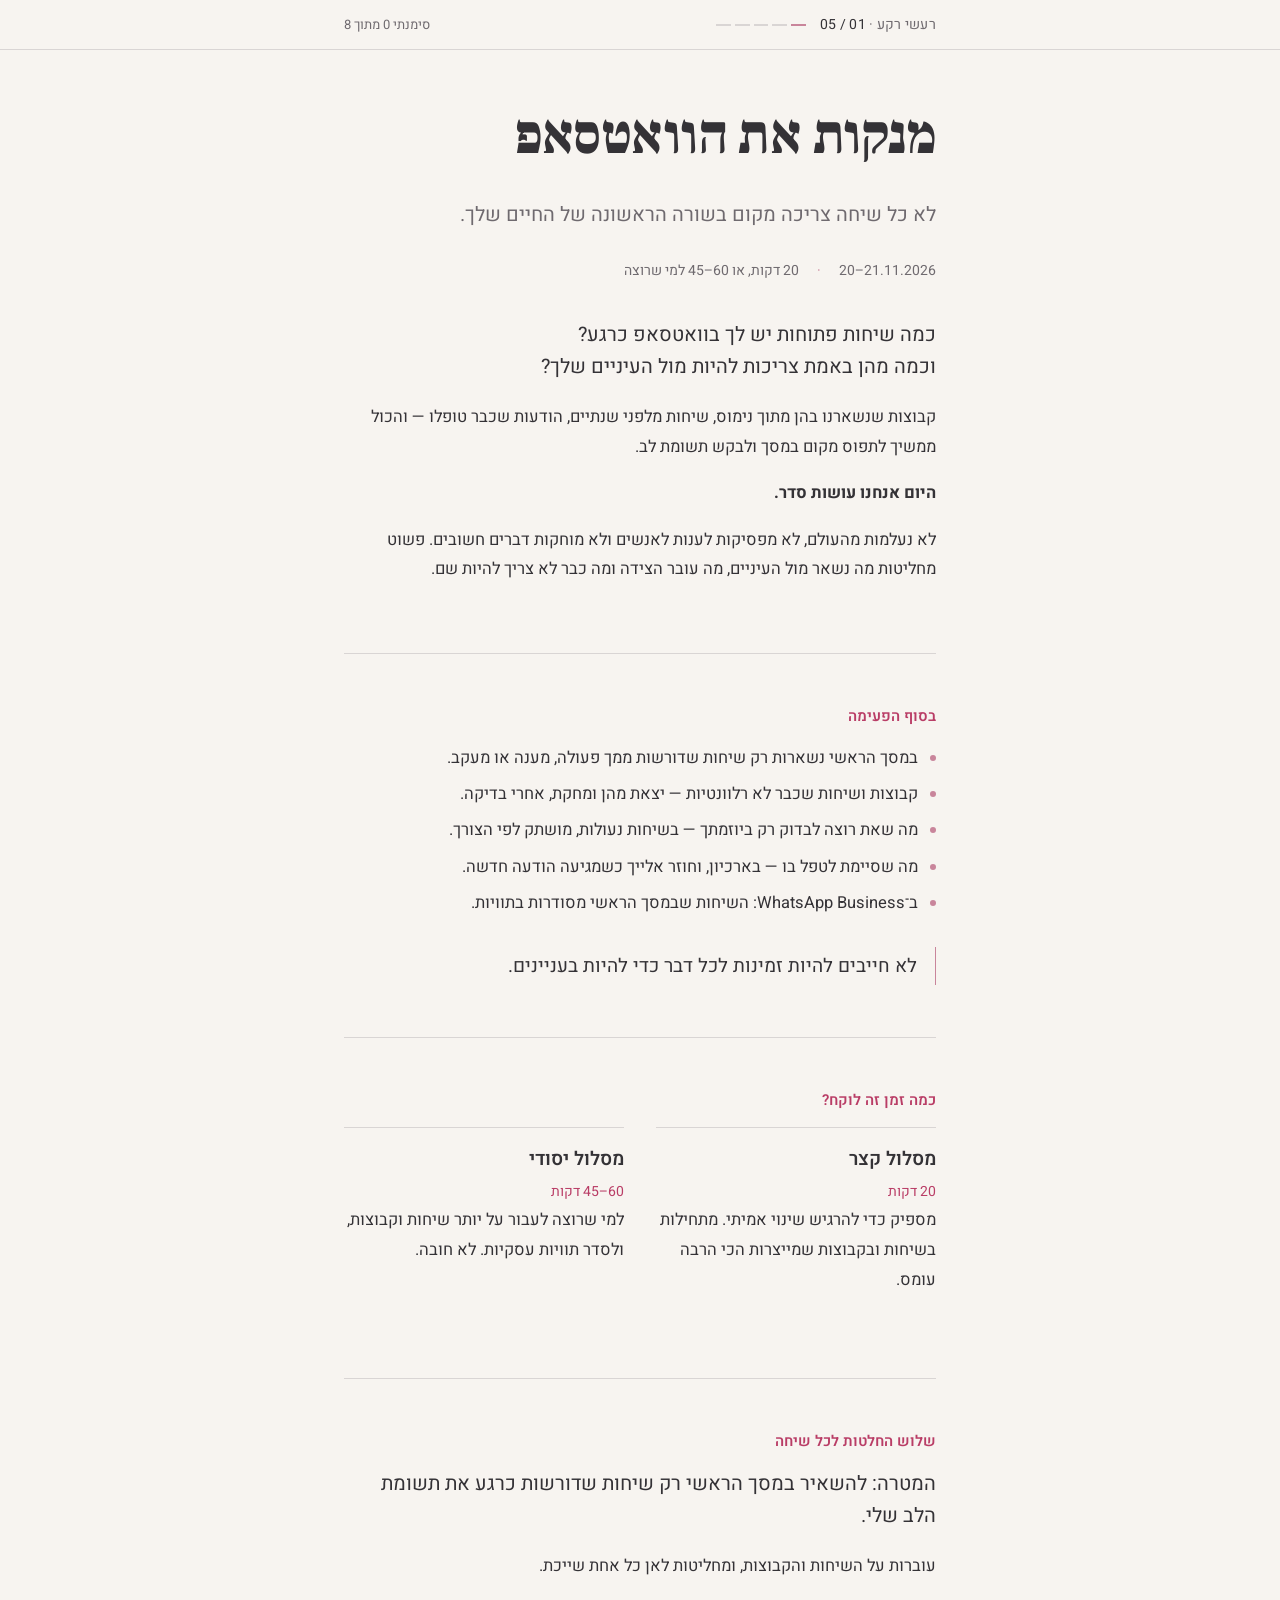
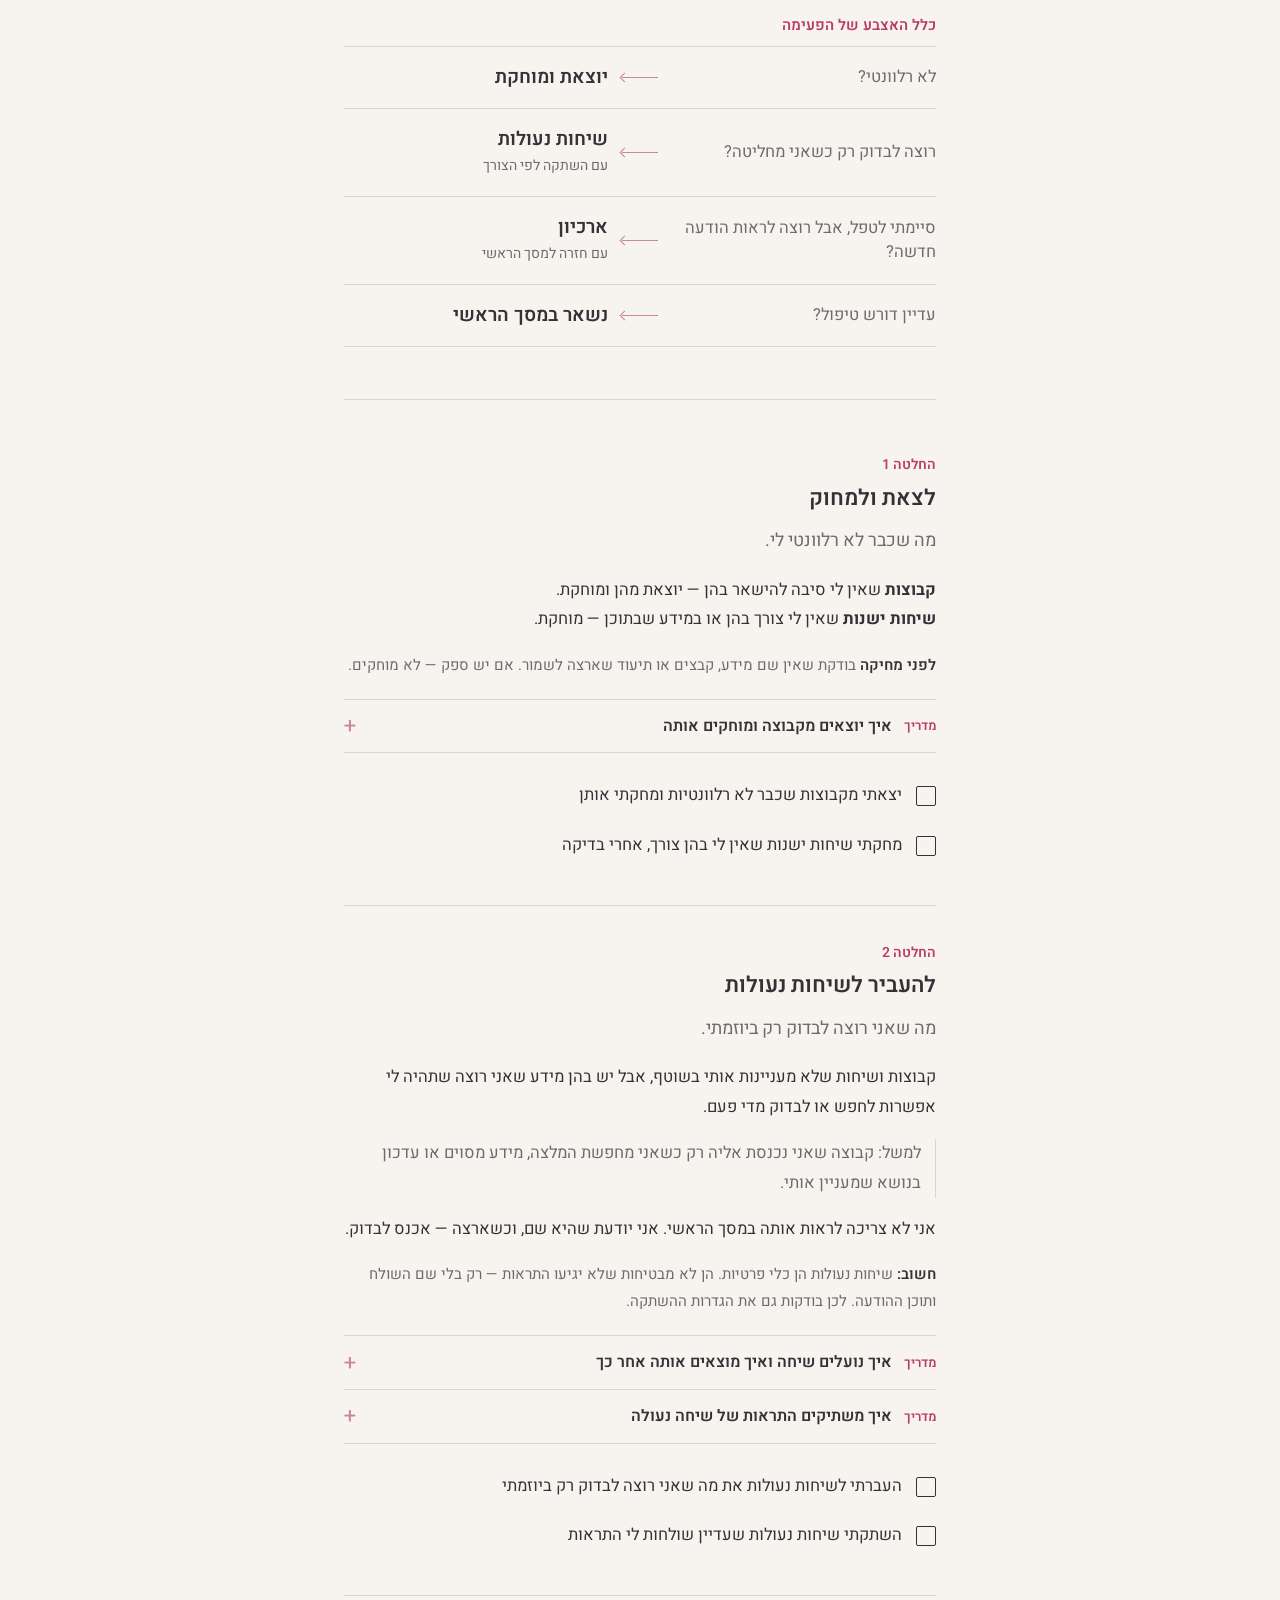
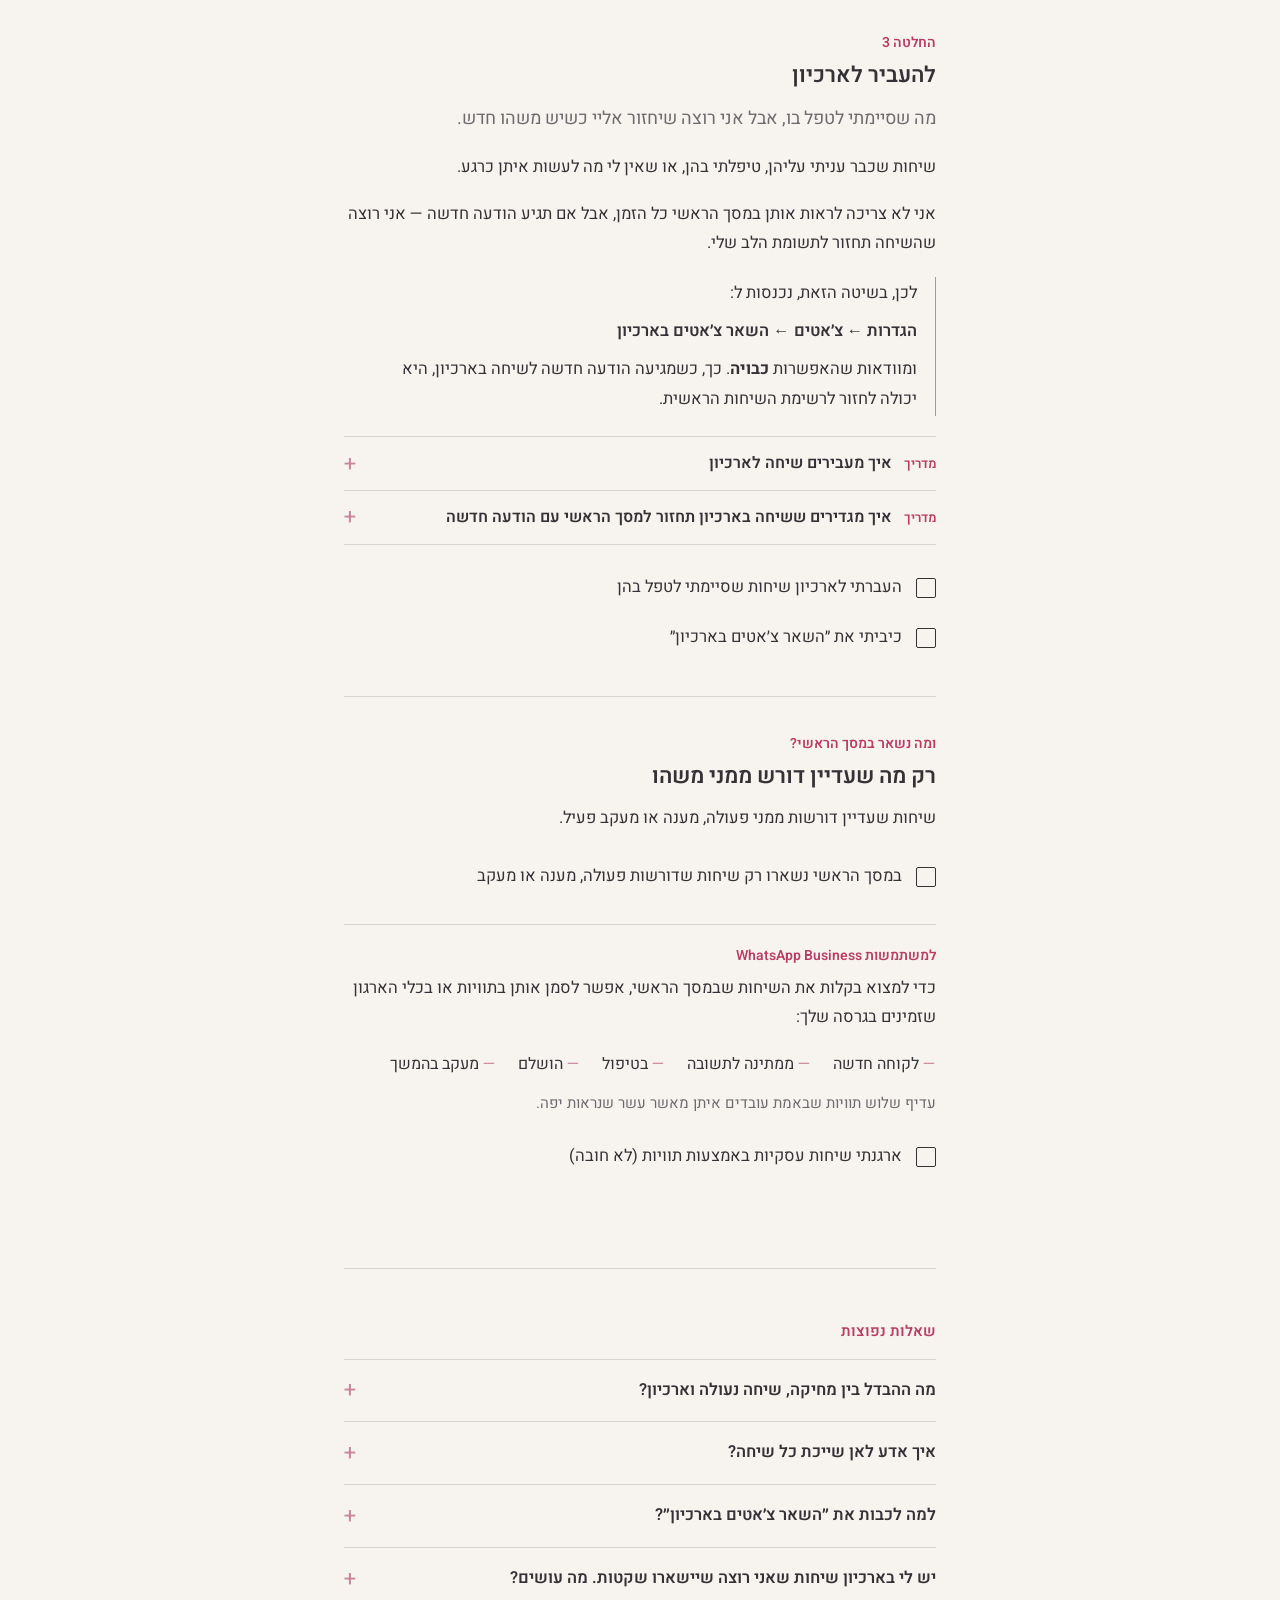
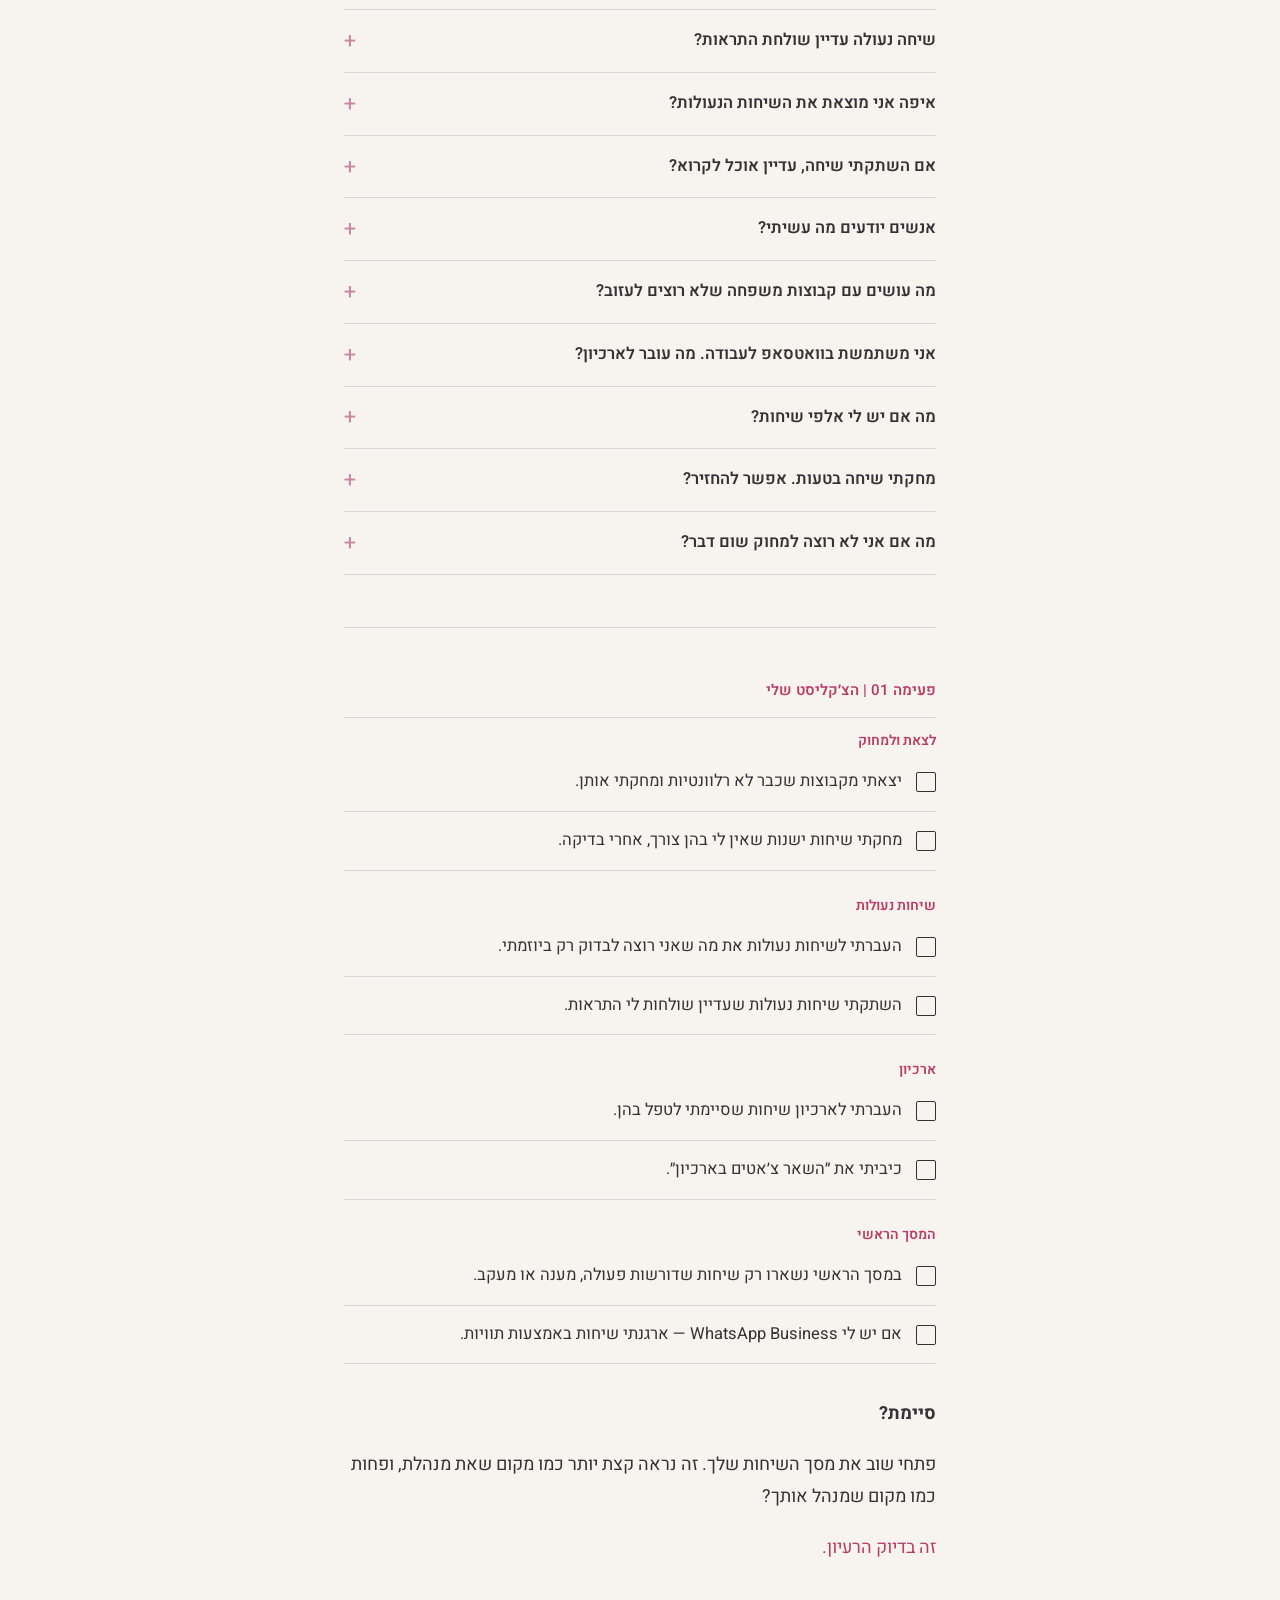
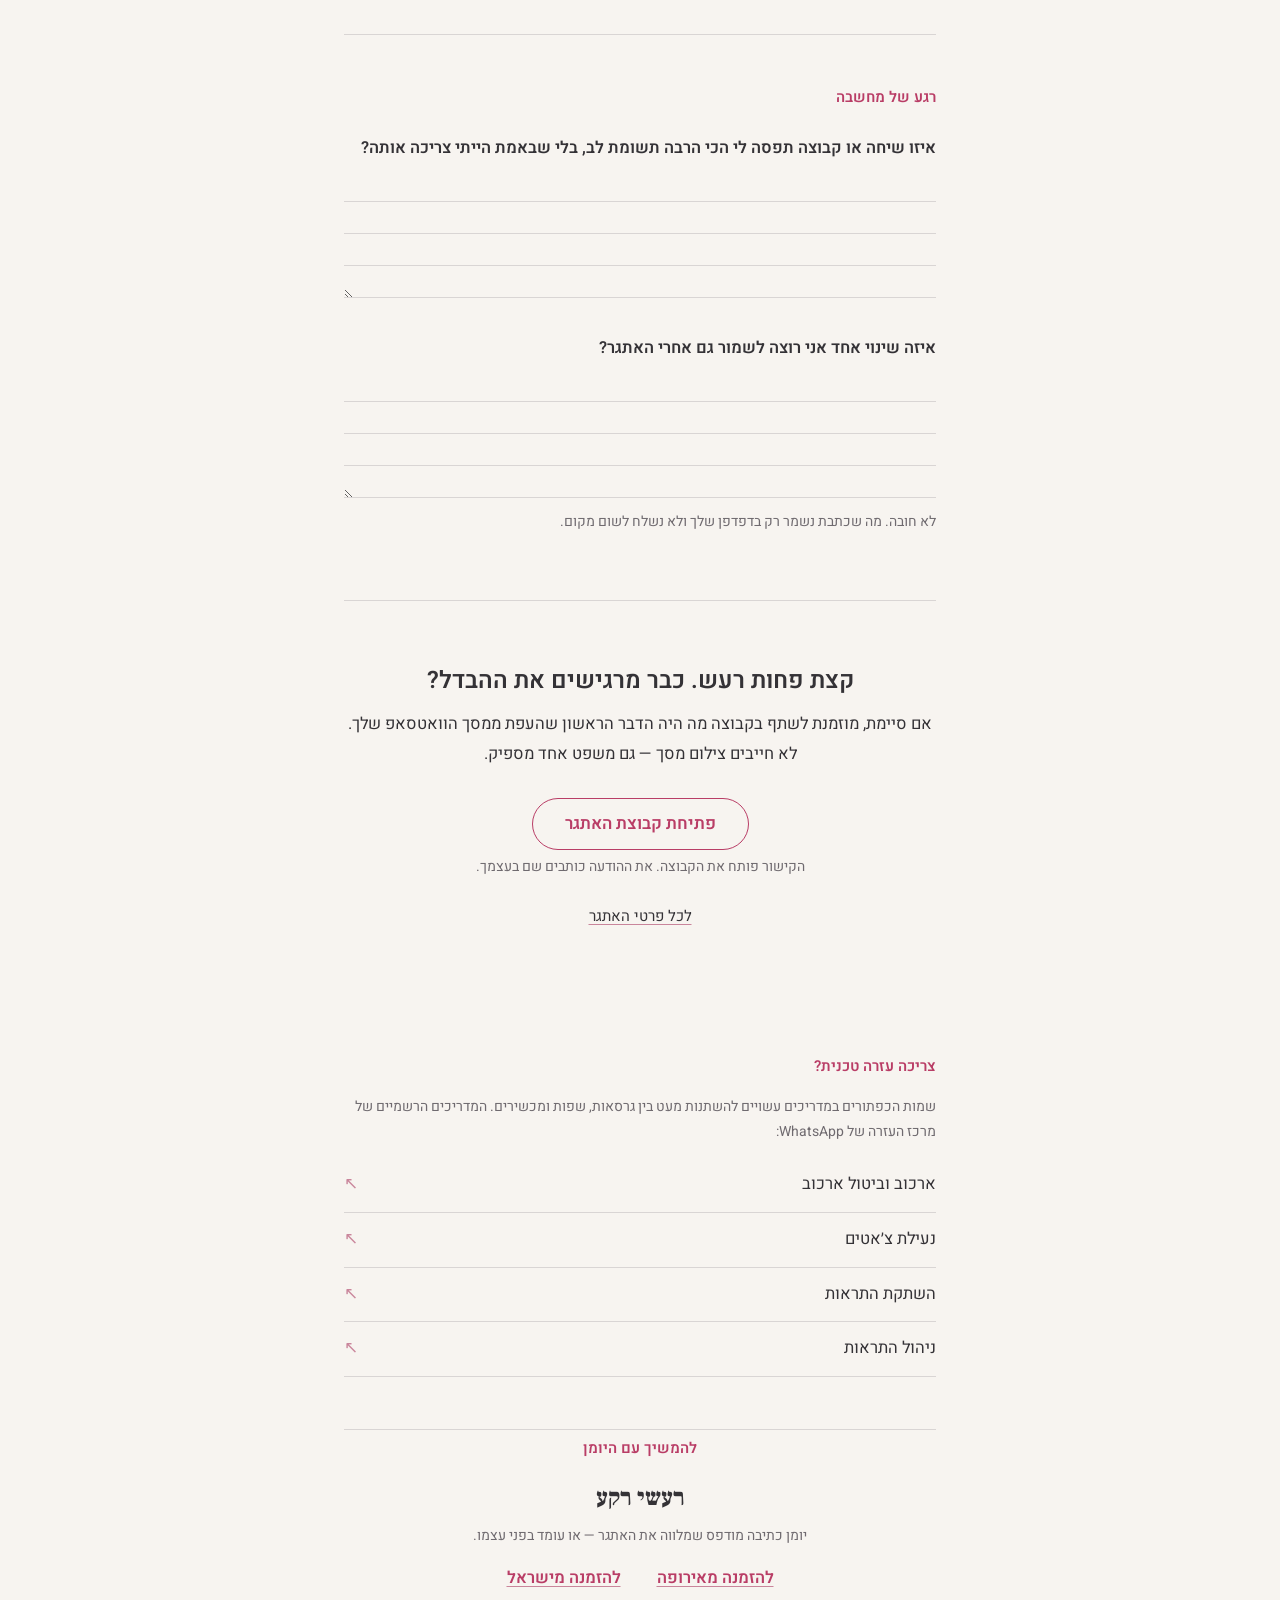
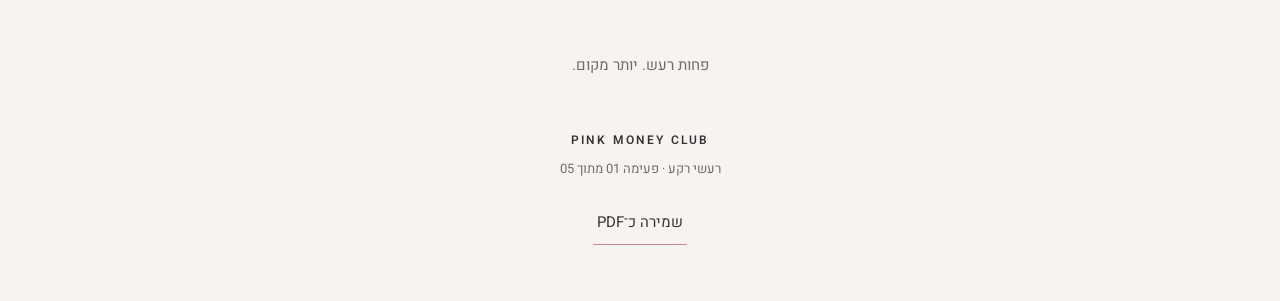
==== pulse-01/index.html @ cec97d37 "Add pulse 01 guide" ====
<!DOCTYPE html>
<html lang="he" dir="rtl">
<head>
<meta charset="utf-8">
<meta name="viewport" content="width=device-width, initial-scale=1">
<title>מנקות את הוואטסאפ · פעימה 01</title>
<link rel="preconnect" href="https://fonts.googleapis.com">
<link rel="preconnect" href="https://fonts.gstatic.com" crossorigin>
<link href="https://fonts.googleapis.com/css2?family=Frank+Ruhl+Libre:wght@900&family=Heebo:wght@300;400;500;600&display=swap" rel="stylesheet">
<style>
/* VOICE: a quiet companion page to the printed journal — exact, useful, room to breathe.
   IDEA: one more page from the רעשי רקע journal, held next to the phone.
   PICTURE: none — the lined writing spaces and simple checkboxes are the page's only marks.
   COLOUR and TYPE: warm cream ground, charcoal titles and text, rose for small subheads and hairlines; Assistant throughout.
   LAYOUT: one narrow column, thin rules between sections, small 01 / 05 at the top, small signature at the bottom. */
:root{color-scheme:light;--bg:#F7F4F0;--ink:#343236;--rose:#C9859B;--deep:#B93D66;--soft:#6F6A6F;--line:#D9D5D4}
*{box-sizing:border-box;min-width:0}
html{scroll-padding-top:70px}
body{margin:0;background:var(--bg);color:var(--ink);font:16.5px/1.8 Heebo,"Segoe UI",Arial,sans-serif;font-weight:400;overflow-x:clip}
h1,h2,h3{font-family:inherit;margin:0 0 .6em;text-wrap:balance}
h1{font-family:"Frank Ruhl Libre",Georgia,serif;font-size:clamp(38px,10vw,56px);font-weight:900;line-height:1.08;color:var(--ink);letter-spacing:-.01em}
h2{font-size:15px;font-weight:600;color:var(--deep);line-height:1.4;margin-bottom:1.1em}
h3{font-size:22px;font-weight:600;color:var(--ink);line-height:1.3}
p{margin:0 0 1em}a{color:var(--ink);text-decoration-color:var(--rose);text-underline-offset:3px}
.wrap{max-width:640px;margin:0 auto;padding:0 24px}
section{padding:52px 0;border-bottom:1px solid var(--line)}
/* header */
.top{position:sticky;top:0;z-index:5;background:var(--bg);border-bottom:1px solid var(--line)}
.top .wrap{display:flex;align-items:center;gap:14px;padding-block:12px}
.crumb{white-space:nowrap;font-size:14px;color:var(--soft);letter-spacing:.02em}.crumb span{color:var(--ink)}
.pulses{display:flex;gap:4px;width:90px;flex:0 1 90px}
.pulses i{flex:1;height:2px;background:var(--line)}.pulses i:first-child{background:var(--rose)}
.count{font-size:13px;color:var(--soft);white-space:nowrap;margin-inline-start:auto;text-decoration:none;padding:12px 0;margin-block:-12px}
/* hero */
.hero{padding-top:56px}
.sub{font-size:20px;color:var(--soft);margin-bottom:1.4em;line-height:1.5}
.meta{display:flex;flex-wrap:wrap;gap:6px 18px;margin:0 0 36px;padding:0;list-style:none;font-size:14px;color:var(--soft)}
.meta li{white-space:nowrap}.meta li+li::before{content:"·";margin-inline-end:18px;color:var(--rose)}
.lead{font-size:20px;line-height:1.6}
.quote{border-inline-start:1px solid var(--rose);padding:2px 18px;margin:28px 0 0;font-size:19px}
ul.dots{padding-inline-start:1.1em;margin:0 0 1em}ul.dots li{margin-bottom:.4em}ul.dots li::marker{color:var(--rose)}
/* tracks */
.tracks{display:grid;grid-template-columns:repeat(auto-fit,minmax(min(100%,230px),1fr));gap:0 32px}
.track{padding:14px 0;border-top:1px solid var(--line)}
.track b{display:block;font-size:19px;font-weight:600}
.track .t{font-size:14px;color:var(--deep);white-space:nowrap}
.track p{color:var(--ink)}
/* steps */
.step{padding:34px 0;border-top:1px solid var(--line)}
.step .n{font-size:14px;color:var(--deep);font-weight:600;margin-bottom:6px}
.ask{border-inline-start:1px solid var(--rose);padding:2px 18px;margin:18px 0}
.ask ul{margin:.4em 0 0;padding-inline-start:1.1em}.ask li::marker{color:var(--rose)}
.note{font-size:15px;color:var(--soft);margin-top:14px}
.note b{color:var(--ink);font-weight:600}
.cats{margin:14px 0}
.cats div{padding:10px 0;border-bottom:1px solid var(--line)}.cats div:last-child{border:0}
.tags{display:flex;flex-wrap:wrap;gap:6px 22px;list-style:none;padding:0;margin:12px 0}
.tags li{font-size:16px}.tags li::before{content:"— ";color:var(--rose)}
/* checks */
.chk{display:flex;gap:14px;align-items:flex-start;padding:10px 0;cursor:pointer;min-height:44px}
.chk input{appearance:none;-webkit-appearance:none;flex:none;width:20px;height:20px;margin:5px 0 0;border:1px solid var(--ink);border-radius:2px;background:transparent;cursor:pointer;display:grid;place-content:center}
.chk input::after{content:"";width:10px;height:5px;border:solid var(--deep);border-width:0 0 1.5px 1.5px;transform:rotate(-45deg) translate(1px,-1px);opacity:0}
.chk input:checked{border-color:var(--deep)}.chk input:checked::after{opacity:1}
.chk input:checked+span{color:var(--soft)}
.chk input:focus-visible,button:focus-visible,a:focus-visible,summary:focus-visible,textarea:focus-visible{outline:2px solid var(--deep);outline-offset:3px}
.step .chk{margin-top:18px}
/* details */
details{border-top:1px solid var(--line)}
details:last-of-type{border-bottom:1px solid var(--line)}
summary{list-style:none;cursor:pointer;padding:16px 0;min-height:54px;font-weight:600;display:flex;align-items:center;gap:12px}
summary::-webkit-details-marker{display:none}
summary::after{content:"+";margin-inline-start:auto;flex:none;color:var(--rose);font-weight:400;font-size:22px;line-height:1}
details[open]>summary::after{content:"–"}
.body{padding:0 0 22px}
.big summary{font-size:20px}
.tabs{display:flex;gap:28px;border-bottom:1px solid var(--line);margin:0 0 20px}
.tabs button{min-height:44px;border:0;border-bottom:1px solid transparent;margin-bottom:-1px;background:transparent;color:var(--soft);font:600 16px Heebo,sans-serif;cursor:pointer;padding:0}
.tabs button[aria-selected=true]{color:var(--ink);border-color:var(--rose)}
.pane[hidden]{display:none}
.pane h4{display:none;margin:14px 0 4px;color:var(--rose);font-size:15px}
.body h3{font-size:17px;margin:18px 0 6px}
ol.how{padding-inline-start:1.3em;margin:.2em 0 1em}ol.how li{margin-bottom:.4em}ol.how li::marker{color:var(--rose)}
.setting{border-top:1px solid var(--line);padding-top:6px;margin-top:20px}
.path{font-weight:600}
.hl{border-inline-start:1px solid var(--rose);padding-inline-start:14px;margin-top:14px}
.extra .note{margin-top:8px}
/* final */
.final .chk{border-bottom:1px solid var(--line);padding:14px 0}
.bar{height:1px;background:var(--line);margin:0 0 10px}
.bar i{display:block;height:1px;width:0;background:var(--rose);transition:width .35s}
.done{margin-top:34px;font-size:18px}.done p:last-child{color:var(--deep)}
label.q{display:block;font-weight:600;margin:26px 0 6px}
textarea{width:100%;min-height:128px;font:17px/32px Heebo,sans-serif;color:var(--ink);background:transparent repeating-linear-gradient(to bottom,transparent 0 31px,var(--line) 31px 32px);background-attachment:local;border:0;border-radius:0;padding:0 2px;resize:vertical}
.small{font-size:14px;color:var(--soft)}
.share{text-align:center;padding:12px 0}
.share h3{font-size:24px}
.btn{display:inline-flex;align-items:center;justify-content:center;min-height:52px;padding:0 32px;border:1.5px solid var(--deep);color:var(--deep);font-weight:600;font-size:17px;text-decoration:none;margin:12px 0 4px;border-radius:99px}
.btn:hover{background:var(--deep);color:var(--bg)}
.book{text-align:center;padding:8px 0 0}.book p{margin:0 0 4px}.book .t{font-family:"Frank Ruhl Libre",Georgia,serif;font-weight:900;font-size:24px;color:var(--ink)}
.buy{list-style:none;padding:0;margin:6px 0 0;display:flex;flex-wrap:wrap;justify-content:center;gap:0 28px}
.book a{display:inline-block;min-height:44px;padding:10px 4px;color:var(--deep);font-weight:600;text-decoration-color:var(--rose)}
.share .sec{display:inline-block;padding:10px;min-height:44px;font-size:15px}
.help{list-style:none;padding:0;margin:0}.help li{border-bottom:1px solid var(--line)}
.help a{display:flex;justify-content:space-between;gap:10px;padding:12px 0;min-height:48px;text-decoration:none}
.help a::after{content:"↖";color:var(--rose)}
.help .u{display:none}
.margin{font-size:15px;color:var(--soft);text-align:center;padding:48px 0 0}
footer{text-align:center;padding:36px 0 56px;color:var(--soft);font-size:13px}
footer b{display:block;color:var(--ink);font-weight:600;font-size:12px;letter-spacing:.18em;margin-bottom:6px}
.pdf{margin-top:20px;background:transparent;border:0;border-bottom:1px solid var(--rose);color:var(--ink);min-height:44px;padding:0 4px;font:15px Heebo,sans-serif;cursor:pointer}
.pdfhint{display:none;font-size:13px;margin-top:8px}.pdfhint.on{display:block}
@media(max-width:340px){.pulses{display:none}}
@media(prefers-reduced-motion:reduce){*{transition:none!important}}
@media print{
 @page{margin:18mm 16mm}
 body{font-size:12pt;background:#F7F4F0;-webkit-print-color-adjust:exact;print-color-adjust:exact}
 .top{position:static}.count,.tabs,.pdf,.pdfhint,.noprint{display:none!important}
 section{padding:22px 0}
 .step,.setting,.ask,.final,.share{break-inside:avoid}
 details{border:0}summary{padding:6px 0;min-height:0}summary::after{display:none}.body{padding:0 0 10px}
 .pane[hidden]{display:block!important}.pane h4{display:block}
 .chk input::after{opacity:0!important}.chk input{border-color:var(--ink)!important}.chk input:checked+span{color:inherit}
 textarea{resize:none}
 .buy a::after{content:" · " attr(href);font-weight:400;font-size:9pt;color:var(--soft);direction:ltr}.buy{display:block}
 .help .u{display:block;font-size:10pt;color:var(--soft);direction:ltr;text-align:right}.help a::after{display:none}.help a{display:block;padding:6px 0}
}
.dtitle{font-size:15px;color:var(--deep);font-weight:600;margin:34px 0 0}
.rules{list-style:none;padding:0;margin:10px 0 0;border-top:1px solid var(--line)}
.rules li{display:grid;grid-template-columns:minmax(0,1fr) 36px minmax(0,1fr);align-items:center;gap:14px;padding:18px 0;border-bottom:1px solid var(--line)}
.rules .rq{color:var(--soft);line-height:1.5}
.rules .arr{height:1px;background:var(--rose);position:relative}
.rules .arr::after{content:"";position:absolute;inset-inline-end:-1px;top:-3px;width:6px;height:6px;border:solid var(--rose);border-width:1px 1px 0 0;transform:rotate(-135deg)}
.rules .to b{font-weight:600;font-size:19px;display:block;line-height:1.35}
.rules .to span{display:block;font-size:14px;color:var(--soft)}
@media(max-width:480px){.rules li{grid-template-columns:1fr;gap:2px}.rules .arr{display:none}.rules .rq{font-size:15px}}
.soft{color:var(--soft);font-size:18px}
.ex{border-inline-start:1px solid var(--line);padding-inline-start:14px;color:var(--soft)}
.chk.tight{margin-top:0}
.biz{border-top:1px solid var(--line);margin-top:22px;padding-top:18px}
.grp{font-size:14px;color:var(--deep);font-weight:600;margin:22px 0 0}
.final .grp:first-child{margin-top:4px}
#steps .step:first-child{padding-top:0;border-top:0}
.ask p{margin-bottom:.5em}
.guides{margin:20px 0 6px}
.guides details{border-top:1px solid var(--line);border-bottom:0}
.guides details:last-child{border-bottom:1px solid var(--line)}
.guide summary{font-size:16px;font-weight:600;color:var(--ink);padding:12px 0;min-height:50px}
.guide summary::before{content:"מדריך";font-size:13px;color:var(--deep);font-weight:600;flex:none}
.guide .body{padding-bottom:18px}
.guide .done-btn{display:block;margin:8px 0 0;background:transparent;border:0;border-bottom:1px solid var(--rose);color:var(--soft);font:14px Heebo,sans-serif;min-height:40px;padding:0 2px;cursor:pointer}
</style>
</head>
<body>
<header class="top">
 <div class="wrap">
  <div class="crumb">רעשי רקע · <span>01 / 05</span></div>
  <div class="pulses" aria-label="פעימה 1 מתוך 5"><i></i><i></i><i></i><i></i><i></i></div>
  <a class="count" id="count" href="#checklist" aria-live="polite" aria-label="מעבר לצ׳קליסט"></a>
 </div>
</header>

<main class="wrap">

<section class="hero">
 <h1>מנקות את הוואטסאפ</h1>
 <p class="sub">לא כל שיחה צריכה מקום בשורה הראשונה של החיים שלך.</p>
 <ul class="meta"><li><bdi dir="ltr">20–21.11.2026</bdi></li><li>20 דקות, או <bdi dir="ltr">45–60</bdi> למי שרוצה</li></ul>
 <p class="lead">כמה שיחות פתוחות יש לך בוואטסאפ כרגע?<br>וכמה מהן באמת צריכות להיות מול העיניים שלך?</p>
 <p>קבוצות שנשארנו בהן מתוך נימוס, שיחות מלפני שנתיים, הודעות שכבר טופלו — והכול ממשיך לתפוס מקום במסך ולבקש תשומת לב.</p>
 <p><b>היום אנחנו עושות סדר.</b></p>
 <p>לא נעלמות מהעולם, לא מפסיקות לענות לאנשים ולא מוחקות דברים חשובים. פשוט מחליטות מה נשאר מול העיניים, מה עובר הצידה ומה כבר לא צריך להיות שם.</p>
</section>

<section>
 <h2>בסוף הפעימה</h2>
 <ul class="dots">
  <li>במסך הראשי נשארות רק שיחות שדורשות ממך פעולה, מענה או מעקב.</li>
  <li>קבוצות ושיחות שכבר לא רלוונטיות — יצאת מהן ומחקת, אחרי בדיקה.</li>
  <li>מה שאת רוצה לבדוק רק ביוזמתך — בשיחות נעולות, מושתק לפי הצורך.</li>
  <li>מה שסיימת לטפל בו — בארכיון, וחוזר אלייך כשמגיעה הודעה חדשה.</li>
  <li>ב־<bdi>WhatsApp Business</bdi>: השיחות שבמסך הראשי מסודרות בתוויות.</li>
 </ul>
 <p class="quote">לא חייבים להיות זמינות לכל דבר כדי להיות בעניינים.</p>
</section>

<section>
 <h2>כמה זמן זה לוקח?</h2>
 <div class="tracks">
  <div class="track"><b>מסלול קצר</b><span class="t">20 דקות</span><p>מספיק כדי להרגיש שינוי אמיתי. מתחילות בשיחות ובקבוצות שמייצרות הכי הרבה עומס.</p></div>
  <div class="track"><b>מסלול יסודי</b><span class="t"><bdi dir="ltr">45–60</bdi> דקות</span><p>למי שרוצה לעבור על יותר שיחות וקבוצות, ולסדר תוויות עסקיות. לא חובה.</p></div>
 </div>
</section>

<section id="method">
 <h2>שלוש החלטות לכל שיחה</h2>
 <p class="lead">המטרה: להשאיר במסך הראשי רק שיחות שדורשות כרגע את תשומת הלב שלי.</p>
 <p>עוברות על השיחות והקבוצות, ומחליטות לאן כל אחת שייכת.</p>

 <h3 class="dtitle">כלל האצבע של הפעימה</h3>
 <ol class="rules">
  <li><span class="rq">לא רלוונטי?</span><i class="arr" aria-hidden="true"></i><span class="to"><b>יוצאת ומוחקת</b></span></li>
  <li><span class="rq">רוצה לבדוק רק כשאני מחליטה?</span><i class="arr" aria-hidden="true"></i><span class="to"><b>שיחות נעולות</b><span>עם השתקה לפי הצורך</span></span></li>
  <li><span class="rq">סיימתי לטפל, אבל רוצה לראות הודעה חדשה?</span><i class="arr" aria-hidden="true"></i><span class="to"><b>ארכיון</b><span>עם חזרה למסך הראשי</span></span></li>
  <li><span class="rq">עדיין דורש טיפול?</span><i class="arr" aria-hidden="true"></i><span class="to"><b>נשאר במסך הראשי</b></span></li>
 </ol>
</section>

<section id="steps">
 <article class="step">
  <div class="n">החלטה 1</div>
  <h3>לצאת ולמחוק</h3>
  <p class="soft">מה שכבר לא רלוונטי לי.</p>
  <p><b>קבוצות</b> שאין לי סיבה להישאר בהן — יוצאת מהן ומוחקת.<br><b>שיחות ישנות</b> שאין לי צורך בהן או במידע שבתוכן — מוחקת.</p>
  <p class="note"><b>לפני מחיקה</b> בודקת שאין שם מידע, קבצים או תיעוד שארצה לשמור. אם יש ספק — לא מוחקים.</p>
  <div class="guides">
  <details class="guide" id="g-exit">
  <summary>איך יוצאים מקבוצה ומוחקים אותה</summary>
  <div class="body">
   <div class="tabs" role="tablist"><button role="tab" aria-selected="true" data-t="e-ios">אייפון</button><button role="tab" aria-selected="false" data-t="e-and">אנדרואיד</button></div>
   <div class="pane" id="e-ios" role="tabpanel"><h4>אייפון</h4>
    <h3>יציאה ומחיקה של קבוצה</h3>
    <ol class="how"><li>פותחים את הקבוצה ולוחצים על שם הקבוצה למעלה.</li><li>גוללים למטה ובוחרים ״יציאה מהקבוצה״ (<bdi>Exit group</bdi>), ומאשרים.</li><li>באותו מסך מופיעה עכשיו האפשרות ״מחיקת הקבוצה״ (<bdi>Delete group</bdi>) — בוחרים ומאשרים.</li></ol>
    <h3>מחיקת שיחה</h3>
    <ol class="how"><li>ברשימת השיחות מחליקים שמאלה על השיחה.</li><li>בוחרים ״עוד״ (<bdi>More</bdi>) ואז ״מחיקת הצ׳אט״ (<bdi>Delete chat</bdi>).</li></ol>
   </div>
   <div class="pane" id="e-and" role="tabpanel" hidden><h4>אנדרואיד</h4>
    <h3>יציאה ומחיקה של קבוצה</h3>
    <ol class="how"><li>פותחים את הקבוצה ולוחצים על שם הקבוצה למעלה.</li><li>גוללים למטה ובוחרים ״יציאה מהקבוצה״ (<bdi>Exit group</bdi>), ומאשרים.</li><li>באותו מסך מופיעה עכשיו האפשרות ״מחיקת הקבוצה״ (<bdi>Delete group</bdi>) — בוחרים ומאשרים.</li></ol>
    <h3>מחיקת שיחה</h3>
    <ol class="how"><li>ברשימת השיחות לוחצים לחיצה ארוכה על השיחה.</li><li>לוחצים על סמל הפח ומאשרים.</li></ol>
   </div>
   <p class="hl">כשיוצאים מקבוצה, מנהלי הקבוצה רואים שיצאת. מחיקה מוחקת את ההיסטוריה רק אצלך.</p>
   <button type="button" class="done-btn noprint" data-close>סגירת המדריך</button>
  </div>
 </details>
  </div>
  <label class="chk"><input type="checkbox" data-k="exit"><span>יצאתי מקבוצות שכבר לא רלוונטיות ומחקתי אותן</span></label>
  <label class="chk tight"><input type="checkbox" data-k="del"><span>מחקתי שיחות ישנות שאין לי בהן צורך, אחרי בדיקה</span></label>
 </article>

 <article class="step">
  <div class="n">החלטה 2</div>
  <h3>להעביר לשיחות נעולות</h3>
  <p class="soft">מה שאני רוצה לבדוק רק ביוזמתי.</p>
  <p>קבוצות ושיחות שלא מעניינות אותי בשוטף, אבל יש בהן מידע שאני רוצה שתהיה לי אפשרות לחפש או לבדוק מדי פעם.</p>
  <p class="ex">למשל: קבוצה שאני נכנסת אליה רק כשאני מחפשת המלצה, מידע מסוים או עדכון בנושא שמעניין אותי.</p>
  <p>אני לא צריכה לראות אותה במסך הראשי. אני יודעת שהיא שם, וכשארצה — אכנס לבדוק.</p>
  <p class="note"><b>חשוב:</b> שיחות נעולות הן כלי פרטיות. הן לא מבטיחות שלא יגיעו התראות — רק בלי שם השולח ותוכן ההודעה. לכן בודקות גם את הגדרות ההשתקה.</p>
  <div class="guides">
  <details class="guide" id="g-lock">
  <summary>איך נועלים שיחה ואיך מוצאים אותה אחר כך</summary>
  <div class="body">
   <div class="tabs" role="tablist"><button role="tab" aria-selected="true" data-t="l-ios">אייפון</button><button role="tab" aria-selected="false" data-t="l-and">אנדרואיד</button></div>
   <div class="pane" id="l-ios" role="tabpanel"><h4>אייפון</h4>
    <h3>נועלים</h3>
    <ol class="how"><li>פותחים את השיחה או הקבוצה ולוחצים על השם למעלה.</li><li>בוחרים ״נעילת צ׳אט״ (<bdi>Chat lock</bdi>) ומפעילים.</li><li>מאשרים עם <bdi>Face ID</bdi>, טביעת אצבע או קוד הטלפון.</li></ol>
   </div>
   <div class="pane" id="l-and" role="tabpanel" hidden><h4>אנדרואיד</h4>
    <h3>נועלים</h3>
    <ol class="how"><li>ברשימת השיחות לוחצים לחיצה ארוכה על השיחה או הקבוצה.</li><li>פותחים את תפריט שלוש הנקודות ובוחרים ״נעילת צ׳אט״ (<bdi>Lock chat</bdi>).</li><li>מאשרים עם טביעת אצבע, זיהוי פנים או קוד הטלפון.</li></ol>
   </div>
   <h3>מוצאים אחר כך</h3>
   <ol class="how"><li>ברשימת השיחות מושכים לאט את הרשימה כלפי מטה, מהחלק העליון.</li><li>מופיעה התיקייה ״צ׳אטים נעולים״ (<bdi>Locked chats</bdi>) — לוחצים עליה.</li><li>מאשרים את הזהות, והשיחות נפתחות.</li></ol>
   <p class="note">יש גם אפשרות להסתיר את התיקייה לגמרי עם קוד סודי. לשיטה של הפעימה לא צריך אותה — עדיף שהתיקייה תישאר זמינה כשתרצי לבדוק.</p>
   <button type="button" class="done-btn noprint" data-close>סגירת המדריך</button>
  </div>
 </details>

  <details class="guide" id="g-mute">
  <summary>איך משתיקים התראות של שיחה נעולה</summary>
  <div class="body">
   <div class="tabs" role="tablist"><button role="tab" aria-selected="true" data-t="m-ios">אייפון</button><button role="tab" aria-selected="false" data-t="m-and">אנדרואיד</button></div>
   <div class="pane" id="m-ios" role="tabpanel"><h4>אייפון</h4>
    <ol class="how"><li>פותחים את ״צ׳אטים נעולים״ ונכנסים לשיחה.</li><li>לוחצים על השם למעלה.</li><li>בוחרים ״השתק״ (<bdi>Mute</bdi>) — בחלק מהגרסאות זה נמצא תחת ״התראות״.</li><li>בוחרים משך: לשיחה שבודקים רק ביוזמה — ״תמיד״.</li></ol>
   </div>
   <div class="pane" id="m-and" role="tabpanel" hidden><h4>אנדרואיד</h4>
    <ol class="how"><li>פותחים את ״צ׳אטים נעולים״ ונכנסים לשיחה.</li><li>לוחצים על השם בחלק העליון.</li><li>נכנסים ל״התראות״ ומפעילים השתקה.</li><li>בוחרים משך: לשיחה שבודקים רק ביוזמה — ״תמיד״.</li></ol>
   </div>
   <h3>מה חשוב לדעת</h3>
   <ul class="dots"><li>השתקה לא חוסמת הודעות. הן ממשיכות להגיע, ואפשר להיכנס ולקרוא.</li><li>הצד השני לא מקבל הודעה שהשתקת.</li><li>לפעמים אזכור או תגובה להודעה שלך עדיין יקפיצו התראה.</li><li>גם הגדרות ההתראות של הטלפון עצמו משפיעות על מה שמוצג.</li></ul>
   <button type="button" class="done-btn noprint" data-close>סגירת המדריך</button>
  </div>
 </details>
  </div>
  <label class="chk"><input type="checkbox" data-k="lock"><span>העברתי לשיחות נעולות את מה שאני רוצה לבדוק רק ביוזמתי</span></label>
  <label class="chk tight"><input type="checkbox" data-k="mute"><span>השתקתי שיחות נעולות שעדיין שולחות לי התראות</span></label>
 </article>

 <article class="step">
  <div class="n">החלטה 3</div>
  <h3>להעביר לארכיון</h3>
  <p class="soft">מה שסיימתי לטפל בו, אבל אני רוצה שיחזור אליי כשיש משהו חדש.</p>
  <p>שיחות שכבר עניתי עליהן, טיפלתי בהן, או שאין לי מה לעשות איתן כרגע.</p>
  <p>אני לא צריכה לראות אותן במסך הראשי כל הזמן, אבל אם תגיע הודעה חדשה — אני רוצה שהשיחה תחזור לתשומת הלב שלי.</p>
  <div class="ask">
   <p>לכן, בשיטה הזאת, נכנסות ל:</p>
   <p class="path">הגדרות ← צ׳אטים ← השאר צ׳אטים בארכיון</p>
   <p style="margin:0">ומוודאות שהאפשרות <b>כבויה</b>. כך, כשמגיעה הודעה חדשה לשיחה בארכיון, היא יכולה לחזור לרשימת השיחות הראשית.</p>
  </div>
  <div class="guides">
  <details class="guide" id="g-arch">
  <summary>איך מעבירים שיחה לארכיון</summary>
  <div class="body">
   <div class="tabs" role="tablist"><button role="tab" aria-selected="true" data-t="a-ios">אייפון</button><button role="tab" aria-selected="false" data-t="a-and">אנדרואיד</button></div>
   <div class="pane" id="a-ios" role="tabpanel"><h4>אייפון</h4>
    <h3>מעבירים לארכיון</h3>
    <ol class="how"><li>ברשימת השיחות מחליקים שמאלה על השיחה.</li><li>בוחרים ״ארכיון״ (<bdi>Archive</bdi>).</li></ol>
    <h3>מחזירים מהארכיון</h3>
    <ol class="how"><li>נכנסים ל״ארכיון״ (<bdi>Archived</bdi>) ברשימת השיחות.</li><li>מחליקים שמאלה על השיחה ובוחרים ביטול ארכוב.</li></ol>
   </div>
   <div class="pane" id="a-and" role="tabpanel" hidden><h4>אנדרואיד</h4>
    <h3>מעבירים לארכיון</h3>
    <ol class="how"><li>ברשימת השיחות לוחצים לחיצה ארוכה על השיחה.</li><li>לוחצים על סמל הארכיון — קופסה עם חץ כלפי מטה.</li></ol>
    <h3>מחזירים מהארכיון</h3>
    <ol class="how"><li>נכנסים ל״ארכיון״ (<bdi>Archived</bdi>) ברשימת השיחות.</li><li>לחיצה ארוכה על השיחה ובוחרים בסמל ביטול הארכוב.</li></ol>
   </div>
   <button type="button" class="done-btn noprint" data-close>סגירת המדריך</button>
  </div>
 </details>

  <details class="guide" id="g-set">
  <summary>איך מגדירים ששיחה בארכיון תחזור למסך הראשי עם הודעה חדשה</summary>
  <div class="body">
   <ol class="how"><li>נכנסים ל״הגדרות״ בוואטסאפ.</li><li>בוחרים ״צ׳אטים״ (<bdi>Chats</bdi>).</li><li>מכבים את ״השאר צ׳אטים בארכיון״ (<bdi>Keep chats archived</bdi>).</li></ol>
   <p><b>כשההגדרה כבויה:</b> הודעה חדשה מחזירה את השיחה מהארכיון לרשימה הראשית. זה מה שאנחנו רוצות בשיטה הזאת.</p>
   <p><b>כשההגדרה מופעלת:</b> שיחות נשארות בארכיון גם אחרי הודעה חדשה, ולרוב בלי התראות רגילות.</p>
   <p class="hl">ההגדרה חלה על כל הארכיון. אם יש בארכיון שיחות שאת רוצה שיישארו שקטות — העבירי אותן קודם לשיחות נעולות והשתיקי.</p>
   <button type="button" class="done-btn noprint" data-close>סגירת המדריך</button>
  </div>
 </details>
  </div>
  <label class="chk"><input type="checkbox" data-k="arch"><span>העברתי לארכיון שיחות שסיימתי לטפל בהן</span></label>
  <label class="chk tight"><input type="checkbox" data-k="set"><span>כיביתי את ״השאר צ׳אטים בארכיון״</span></label>
 </article>

 <article class="step">
  <div class="n">ומה נשאר במסך הראשי?</div>
  <h3>רק מה שעדיין דורש ממני משהו</h3>
  <p>שיחות שעדיין דורשות ממני פעולה, מענה או מעקב פעיל.</p>
  <label class="chk"><input type="checkbox" data-k="main"><span>במסך הראשי נשארו רק שיחות שדורשות פעולה, מענה או מעקב</span></label>
  <div class="biz">
   <p class="n" style="margin:0 0 6px">למשתמשות <bdi>WhatsApp Business</bdi></p>
   <p>כדי למצוא בקלות את השיחות שבמסך הראשי, אפשר לסמן אותן בתוויות או בכלי הארגון שזמינים בגרסה שלך:</p>
   <ul class="tags"><li>לקוחה חדשה</li><li>ממתינה לתשובה</li><li>בטיפול</li><li>הושלם</li><li>מעקב בהמשך</li></ul>
   <p class="note" style="margin-top:4px">עדיף שלוש תוויות שבאמת עובדים איתן מאשר עשר שנראות יפה.</p>
   <label class="chk tight"><input type="checkbox" data-k="biz"><span>ארגנתי שיחות עסקיות באמצעות תוויות (לא חובה)</span></label>
  </div>
 </article>
</section>

<section>
 <h2>שאלות נפוצות</h2>
 <div id="faq"></div>
</section>

<section id="checklist">
 <h2>פעימה 01 | הצ׳קליסט שלי</h2>
 <div class="bar noprint"><i id="bar"></i></div>
 <div class="final">
  <p class="grp">לצאת ולמחוק</p>
  <label class="chk"><input type="checkbox" data-k="exit"><span>יצאתי מקבוצות שכבר לא רלוונטיות ומחקתי אותן.</span></label>
  <label class="chk"><input type="checkbox" data-k="del"><span>מחקתי שיחות ישנות שאין לי בהן צורך, אחרי בדיקה.</span></label>
  <p class="grp">שיחות נעולות</p>
  <label class="chk"><input type="checkbox" data-k="lock"><span>העברתי לשיחות נעולות את מה שאני רוצה לבדוק רק ביוזמתי.</span></label>
  <label class="chk"><input type="checkbox" data-k="mute"><span>השתקתי שיחות נעולות שעדיין שולחות לי התראות.</span></label>
  <p class="grp">ארכיון</p>
  <label class="chk"><input type="checkbox" data-k="arch"><span>העברתי לארכיון שיחות שסיימתי לטפל בהן.</span></label>
  <label class="chk"><input type="checkbox" data-k="set"><span>כיביתי את ״השאר צ׳אטים בארכיון״.</span></label>
  <p class="grp">המסך הראשי</p>
  <label class="chk"><input type="checkbox" data-k="main"><span>במסך הראשי נשארו רק שיחות שדורשות פעולה, מענה או מעקב.</span></label>
  <label class="chk"><input type="checkbox" data-k="biz"><span>אם יש לי <bdi>WhatsApp Business</bdi> — ארגנתי שיחות באמצעות תוויות.</span></label>
 </div>
 <div class="done">
  <p><b>סיימת?</b></p>
  <p>פתחי שוב את מסך השיחות שלך. זה נראה קצת יותר כמו מקום שאת מנהלת, ופחות כמו מקום שמנהל אותך?</p>
  <p>זה בדיוק הרעיון.</p>
 </div>
</section>

<section>
 <h2>רגע של מחשבה</h2>
 <label class="q" for="r1">איזו שיחה או קבוצה תפסה לי הכי הרבה תשומת לב, בלי שבאמת הייתי צריכה אותה?</label>
 <textarea id="r1" data-r></textarea>
 <label class="q" for="r2">איזה שינוי אחד אני רוצה לשמור גם אחרי האתגר?</label>
 <textarea id="r2" data-r></textarea>
 <p class="small noprint">לא חובה. מה שכתבת נשמר רק בדפדפן שלך ולא נשלח לשום מקום.</p>
</section>

<section style="border:0">
 <div class="share">
  <h3>קצת פחות רעש. כבר מרגישים את ההבדל?</h3>
  <p>אם סיימת, מוזמנת לשתף בקבוצה מה היה הדבר הראשון שהעפת ממסך הוואטסאפ שלך. לא חייבים צילום מסך — גם משפט אחד מספיק.</p>
  <a class="btn" href="https://chat.whatsapp.com/ETWvSEqu0lyBO2JsaCfOIj?s=cl&amp;p=i&amp;mlu=4&amp;ilr=4&amp;iam=2" target="_blank" rel="noopener">פתיחת קבוצת האתגר</a>
  <p class="small">הקישור פותח את הקבוצה. את ההודעה כותבים שם בעצמך.</p>
  <a class="sec" href="https://dina-ro.github.io/raashei-reka/" target="_blank" rel="noopener">לכל פרטי האתגר</a>
 </div>
</section>

<section>
 <h2>צריכה עזרה טכנית?</h2>
 <p class="small">שמות הכפתורים במדריכים עשויים להשתנות מעט בין גרסאות, שפות ומכשירים. המדריכים הרשמיים של מרכז העזרה של WhatsApp:</p>
 <ul class="help">
  <li><a href="https://faq.whatsapp.com/1426887324388733/" target="_blank" rel="noopener">ארכוב וביטול ארכוב<span class="u">faq.whatsapp.com/1426887324388733</span></a></li>
  <li><a href="https://faq.whatsapp.com/764072925284841/" target="_blank" rel="noopener">נעילת צ׳אטים<span class="u">faq.whatsapp.com/764072925284841</span></a></li>
  <li><a href="https://faq.whatsapp.com/694350718331007/" target="_blank" rel="noopener">השתקת התראות<span class="u">faq.whatsapp.com/694350718331007</span></a></li>
  <li><a href="https://faq.whatsapp.com/797069521522888/" target="_blank" rel="noopener">ניהול התראות<span class="u">faq.whatsapp.com/797069521522888</span></a></li>
 </ul>
</section>

<section class="book" style="border:0">
 <h2>להמשיך עם היומן</h2>
 <p class="t">רעשי רקע</p>
 <p class="small">יומן כתיבה מודפס שמלווה את האתגר — או עומד בפני עצמו.</p>
 <ul class="buy">
  <li><a href="https://www.amazon.es/s?k=9798141078620" target="_blank" rel="noopener">להזמנה מאירופה</a></li>
  <li><a href="https://www.amazon.com/dp/B0HR1DB1BD" target="_blank" rel="noopener">להזמנה מישראל</a></li>
 </ul>
</section>

<p class="margin">פחות רעש. יותר מקום.</p>
</main>

<footer>
 <b>PINK MONEY CLUB</b>רעשי רקע · פעימה 01 מתוך 05
 <div><button class="pdf" id="pdf" type="button">שמירה כ־PDF</button>
 <p class="pdfhint" id="pdfhint">אם לא נפתח חלון הדפסה: תפריט הדפדפן ← שיתוף / הדפסה ← שמירה כ־PDF.</p></div>
</footer>

<script>
{
const faq=[
 ["מה ההבדל בין מחיקה, שיחה נעולה וארכיון?","מחיקה מסירה את השיחה מההיסטוריה שלך. שיחה נעולה עוברת לתיקייה מוגנת שנכנסים אליה רק ביוזמה. ארכיון מוציא שיחה מהמסך הראשי — ובשיטה שלנו, היא חוזרת כשמגיעה הודעה חדשה."],
 ["איך אדע לאן שייכת כל שיחה?","לפי כלל האצבע: לא רלוונטי — יוצאת ומוחקת. רוצה לבדוק רק כשאני מחליטה — שיחות נעולות. סיימתי לטפל אבל רוצה לראות הודעה חדשה — ארכיון. עדיין דורש טיפול — נשאר במסך הראשי."],
 ["למה לכבות את ״השאר צ׳אטים בארכיון״?","כי הארכיון בשיטה הזאת מיועד לשיחות שסיימת לטפל בהן אבל רוצה לדעת כשמשהו חדש קורה בהן. כשההגדרה כבויה, הודעה חדשה מחזירה את השיחה למסך הראשי."],
 ["יש לי בארכיון שיחות שאני רוצה שיישארו שקטות. מה עושים?","לפני שמכבות את ההגדרה, מעבירות אותן לשיחות נעולות ומשתיקות. ההגדרה חלה על כל הארכיון, אז שיחות שקטות שייכות לשיחות הנעולות."],
 ["שיחה נעולה עדיין שולחת התראות?","היא עשויה לשלוח, בלי שם השולח ובלי תוכן ההודעה. לכן שיחה שבודקים רק ביוזמה — גם משתיקים."],
 ["איפה אני מוצאת את השיחות הנעולות?","מושכים לאט את רשימת השיחות כלפי מטה מהחלק העליון, ונכנסים לתיקייה ״צ׳אטים נעולים״."],
 ["אם השתקתי שיחה, עדיין אוכל לקרוא?","כן. ההודעות ממשיכות להגיע. השתקה משנה רק את ההתראה."],
 ["אנשים יודעים מה עשיתי?","נעילה, השתקה וארכוב לא שולחים לאף אחד הודעה. כשיוצאים מקבוצה, מנהלי הקבוצה רואים שיצאת."],
 ["מה עושים עם קבוצות משפחה שלא רוצים לעזוב?","לא חייבים לעזוב. אם הקבוצה דורשת ממך מעקב — היא נשארת במסך הראשי. אם את רוצה להציץ בה רק כשמתאים לך — שיחות נעולות, עם השתקה."],
 ["אני משתמשת בוואטסאפ לעבודה. מה עובר לארכיון?","רק שיחות שסיימת לטפל בהן. שיחות שמחכות לתשובה או לטיפול נשארות במסך הראשי, ואפשר לסדר אותן בתוויות."],
 ["מה אם יש לי אלפי שיחות?","לא צריך לעבור על כולן היום. מתחילות בשיחות ובקבוצות הבולטות והעמוסות ביותר, ומקדישות למשימה 20 דקות."],
 ["מחקתי שיחה בטעות. אפשר להחזיר?","לא תמיד. לפעמים אפשר לשחזר מגיבוי מתאים, אבל זה לא מובטח ועלול לעלות באובדן הודעות חדשות יותר. לכן בודקות לפני שמוחקות."],
 ["מה אם אני לא רוצה למחוק שום דבר?","זה בסדר. אפשר להתחיל בשיחות נעולות ובארכיון. המטרה היא להוריד עומס, לא להוכיח כמה מחקת."]
];
document.getElementById('faq').innerHTML=faq.map(([q,a])=>`<details><summary>${q}</summary><div class="body"><p style="margin:0">${a}</p></div></details>`).join('');

const KEY='rr-pulse01-v2';
let st={c:{},r:{}};
try{st=Object.assign(st,JSON.parse(localStorage.getItem(KEY))||{})}catch(e){}
const save=()=>{try{localStorage.setItem(KEY,JSON.stringify(st))}catch(e){}};
const boxes=[...document.querySelectorAll('input[data-k]')];
const keys=[...new Set(boxes.map(b=>b.dataset.k))];
const render=()=>{
 boxes.forEach(b=>b.checked=!!st.c[b.dataset.k]);
 const n=keys.filter(k=>st.c[k]).length;
 document.getElementById('count').textContent='סימנתי '+n+' מתוך '+keys.length;
 document.getElementById('bar').style.width=(n/keys.length*100)+'%';
};
boxes.forEach(b=>b.addEventListener('change',()=>{st.c[b.dataset.k]=b.checked;save();render()}));
render();

document.querySelectorAll('textarea[data-r]').forEach(t=>{
 t.value=st.r[t.id]||'';
 t.addEventListener('input',()=>{st.r[t.id]=t.value;save()});
});

document.querySelectorAll('.tabs').forEach(tl=>{
 const btns=[...tl.querySelectorAll('button')];
 btns.forEach(b=>b.addEventListener('click',()=>{
  btns.forEach(x=>{const on=x===b;x.setAttribute('aria-selected',on);document.getElementById(x.dataset.t).hidden=!on});
 }));
});


document.querySelectorAll('[data-close]').forEach(b=>b.addEventListener('click',()=>{const d=b.closest('details');d.open=false;d.querySelector('summary').scrollIntoView({block:'nearest'})}));

let wasClosed=[];
addEventListener('beforeprint',()=>{wasClosed=[...document.querySelectorAll('details:not([open])')];wasClosed.forEach(d=>d.open=true)});
addEventListener('afterprint',()=>{wasClosed.forEach(d=>d.open=false);wasClosed=[]});

document.getElementById('pdf').addEventListener('click',()=>{
 document.getElementById('pdfhint').classList.add('on');
 try{window.print()}catch(e){}
});
}
</script>
</body>
</html>
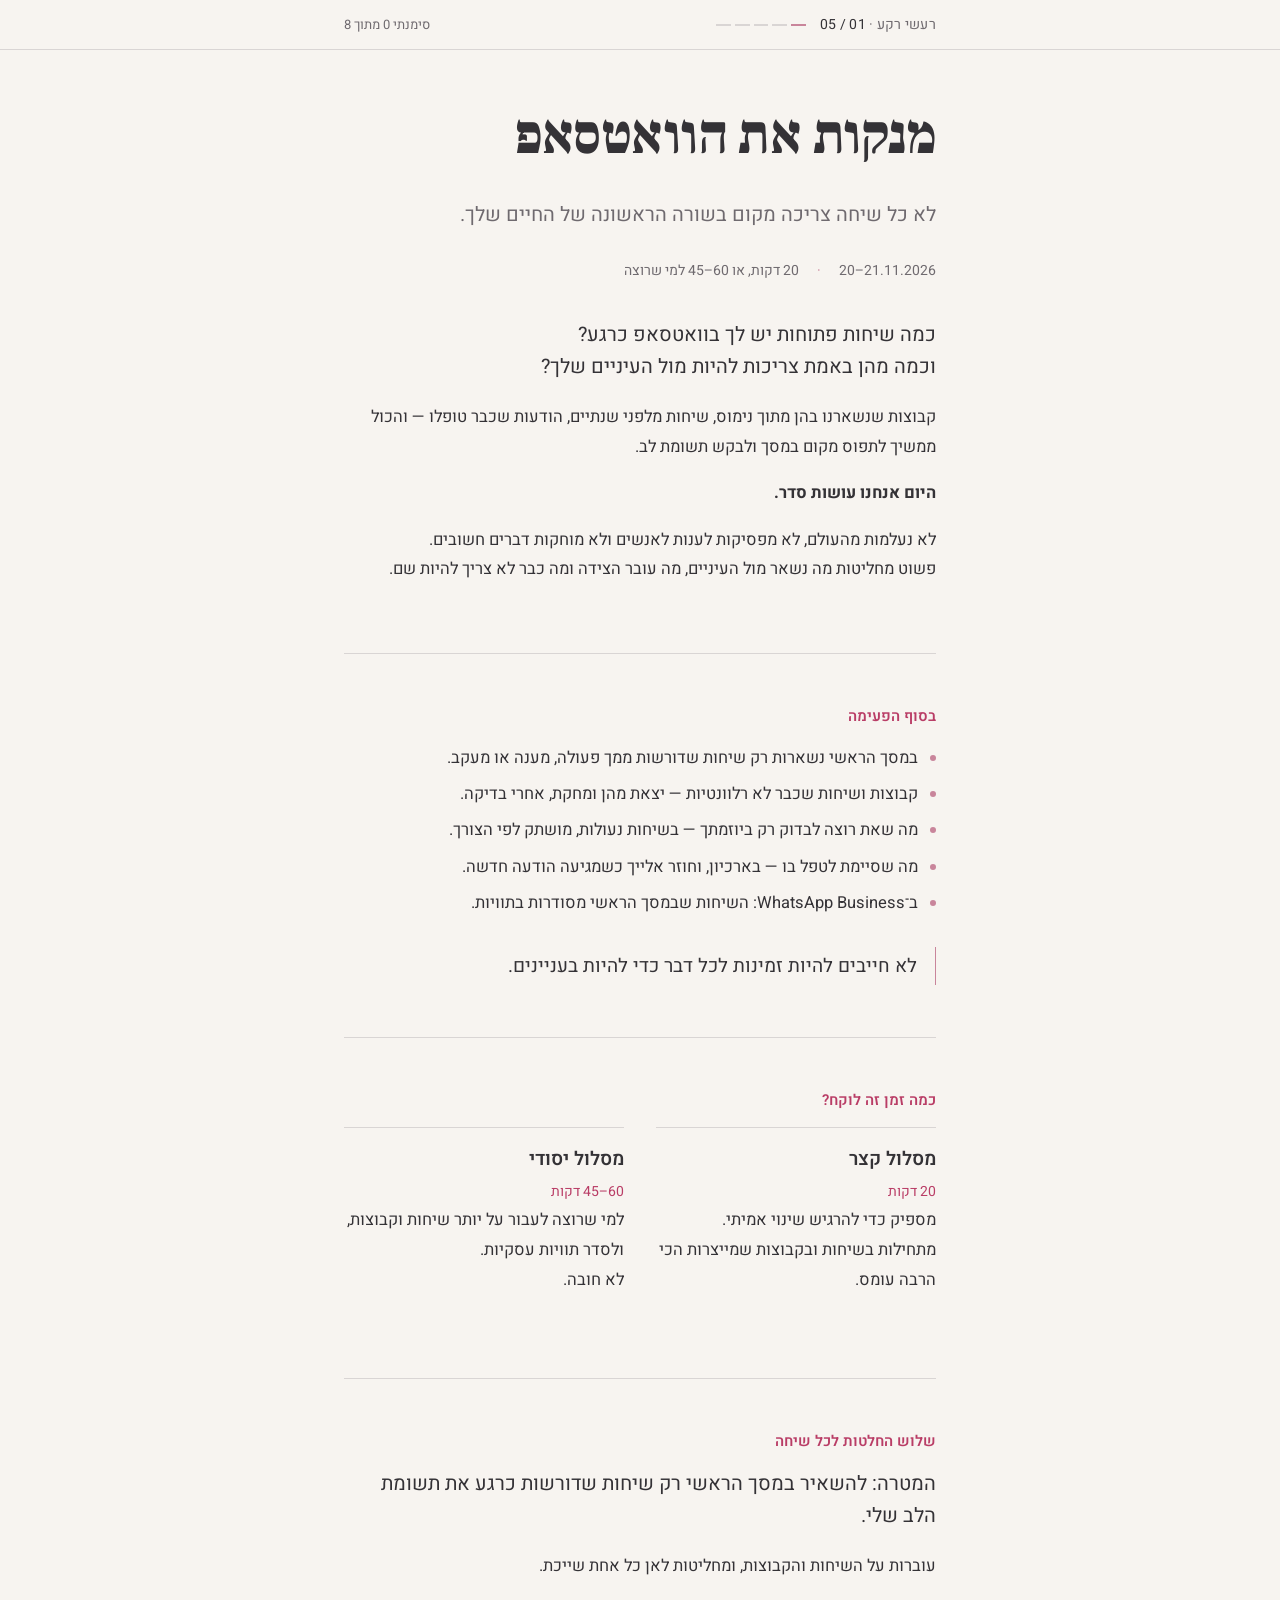
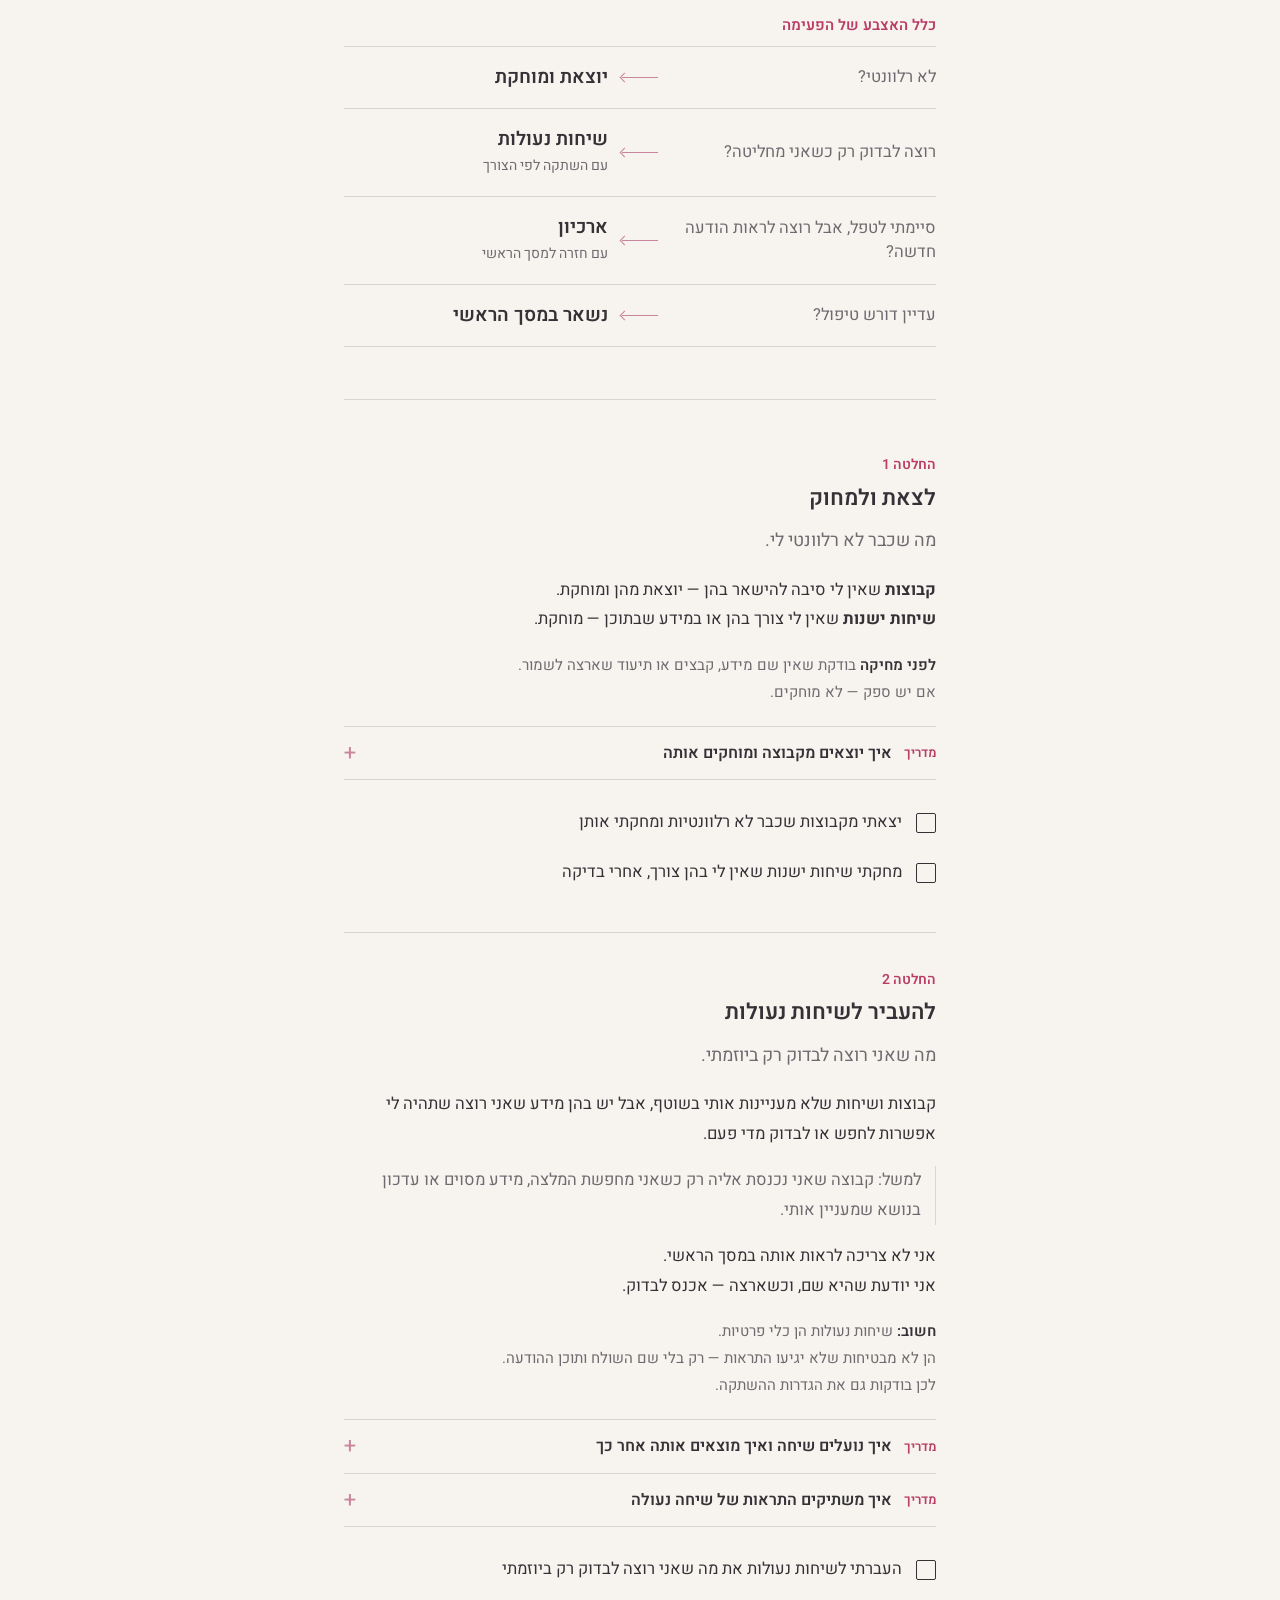
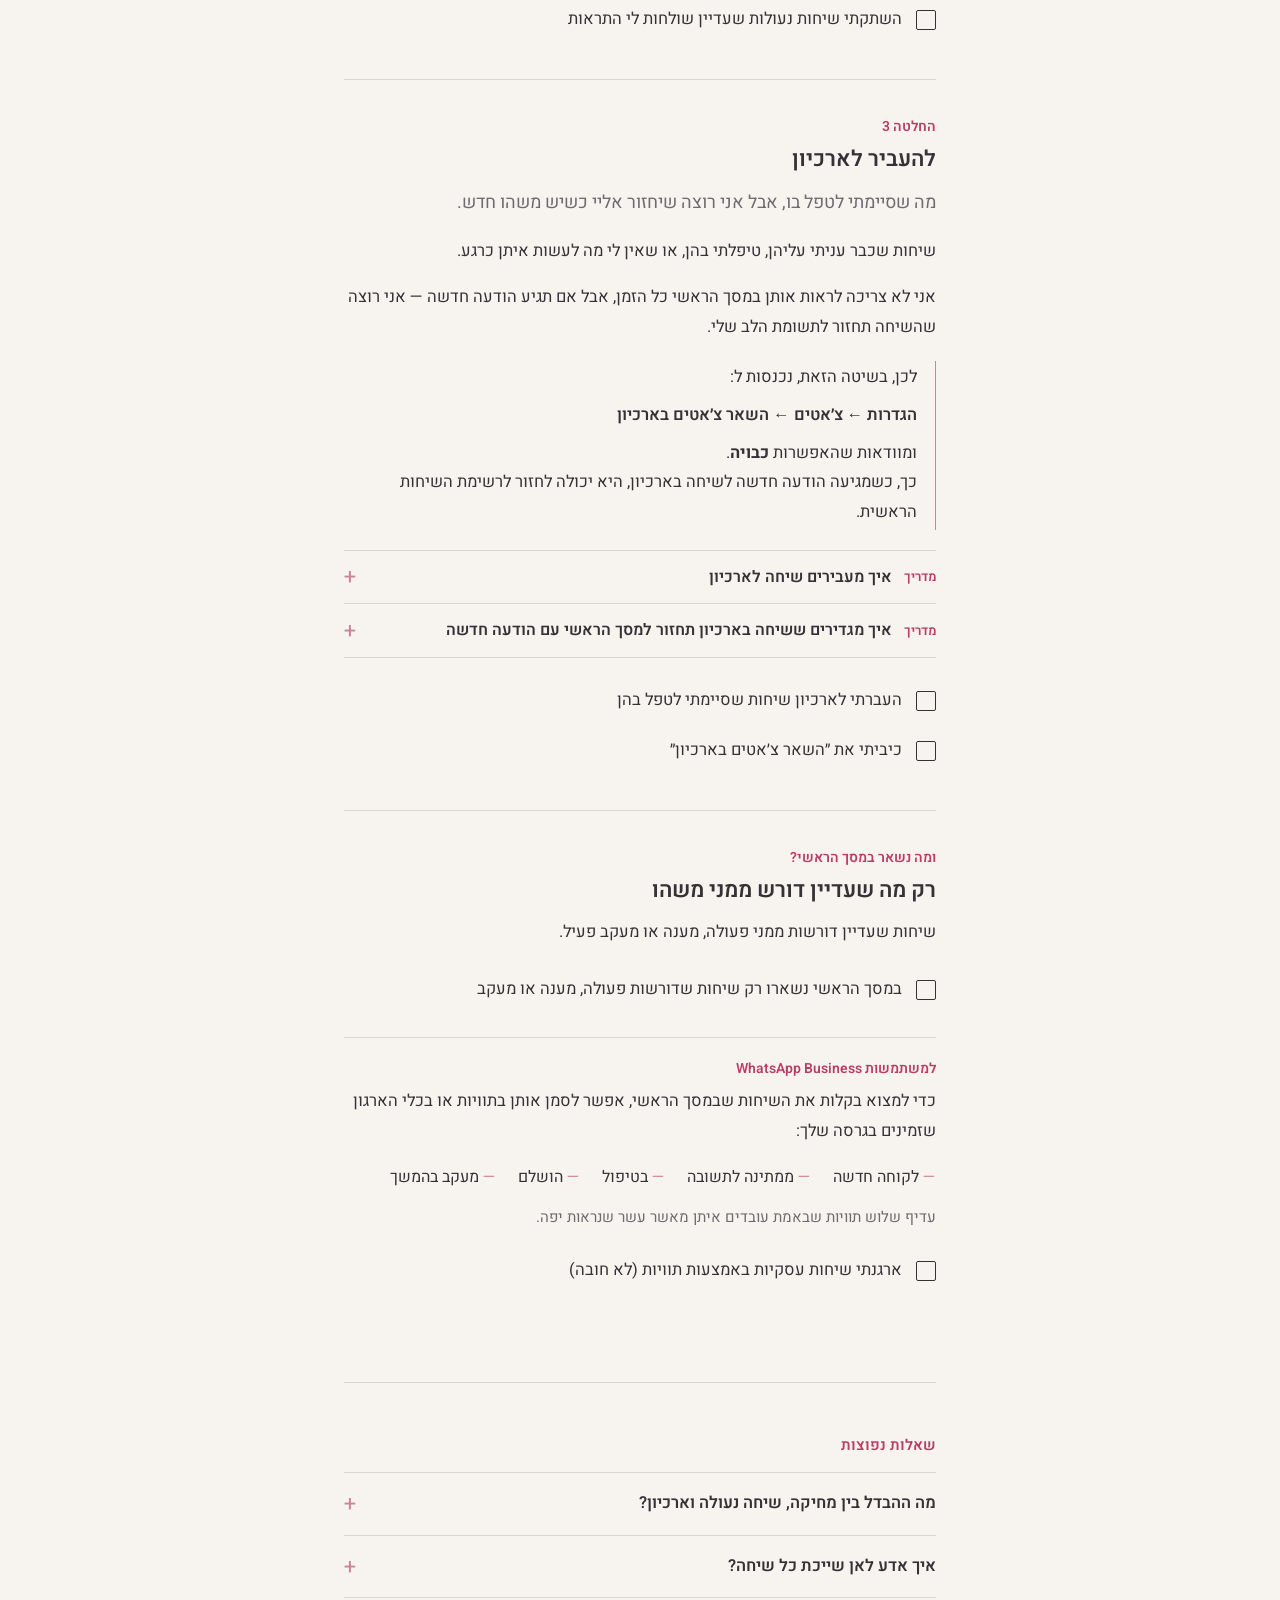
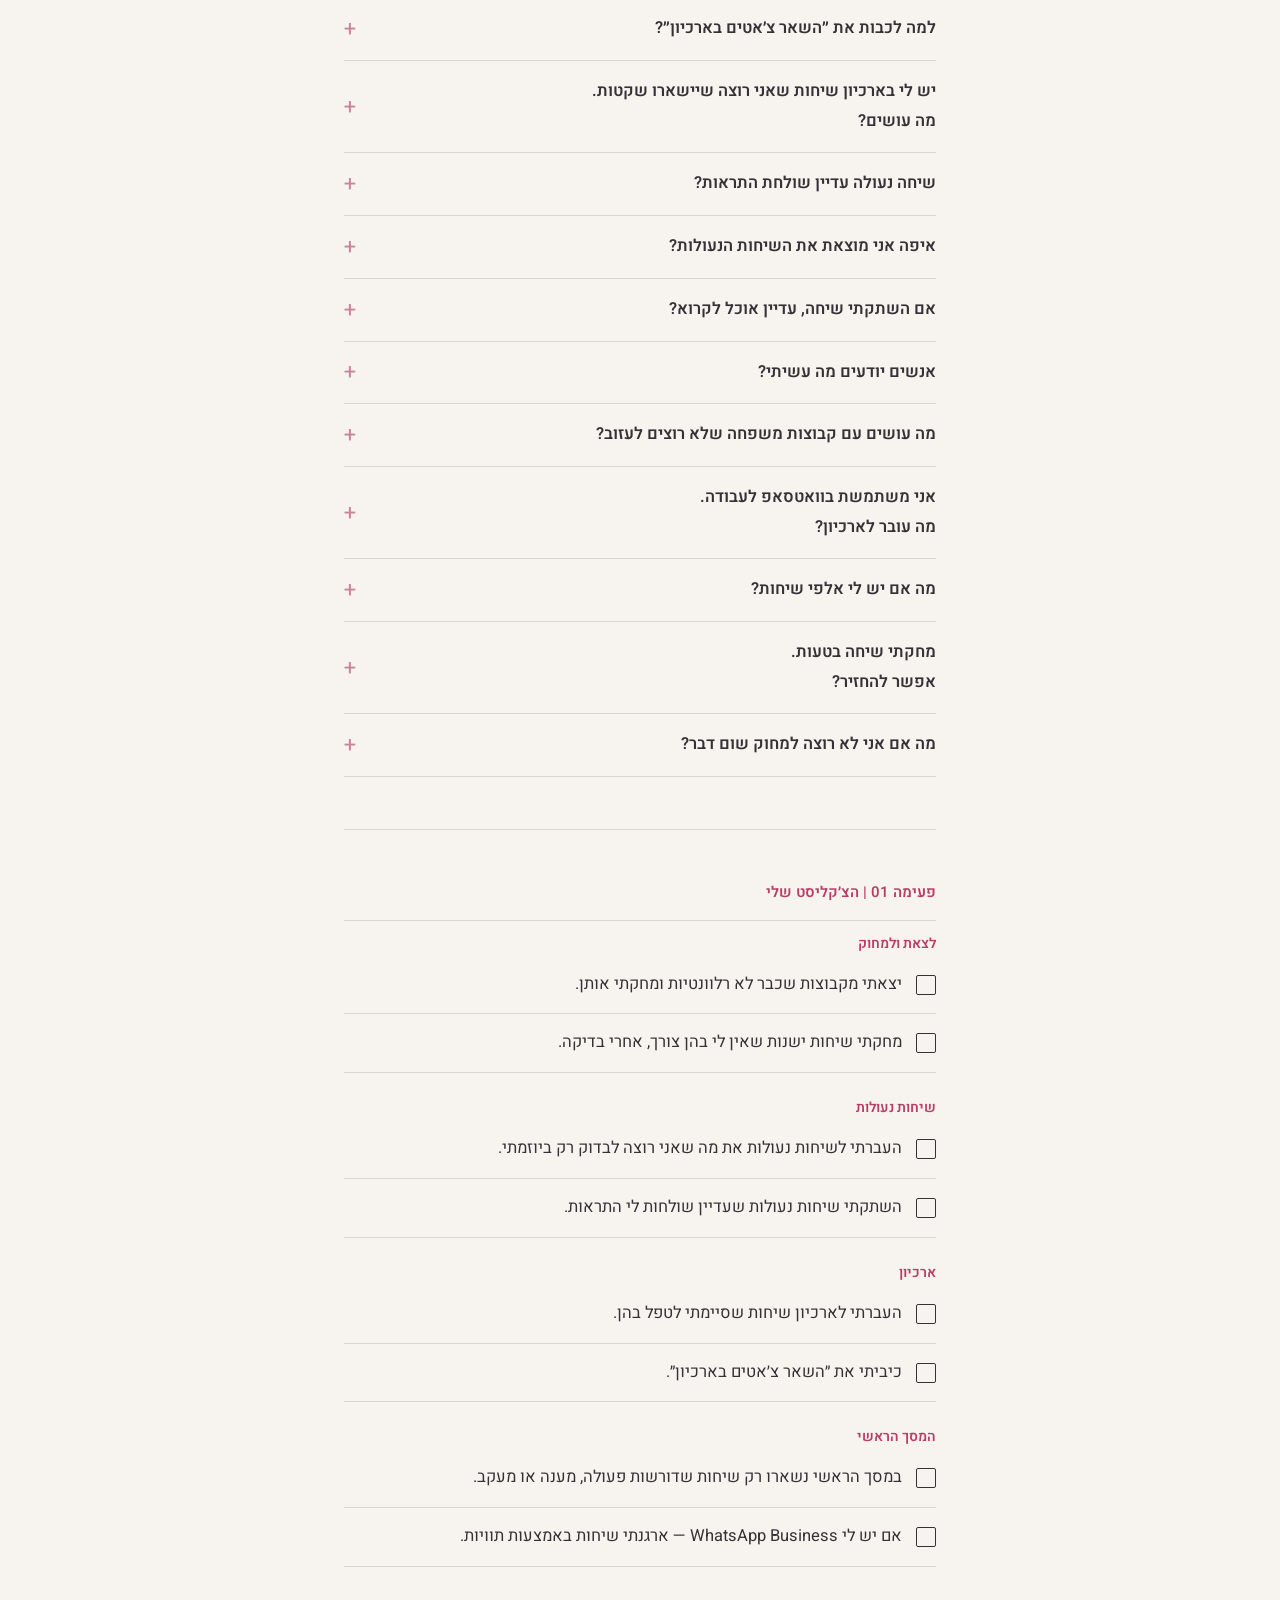
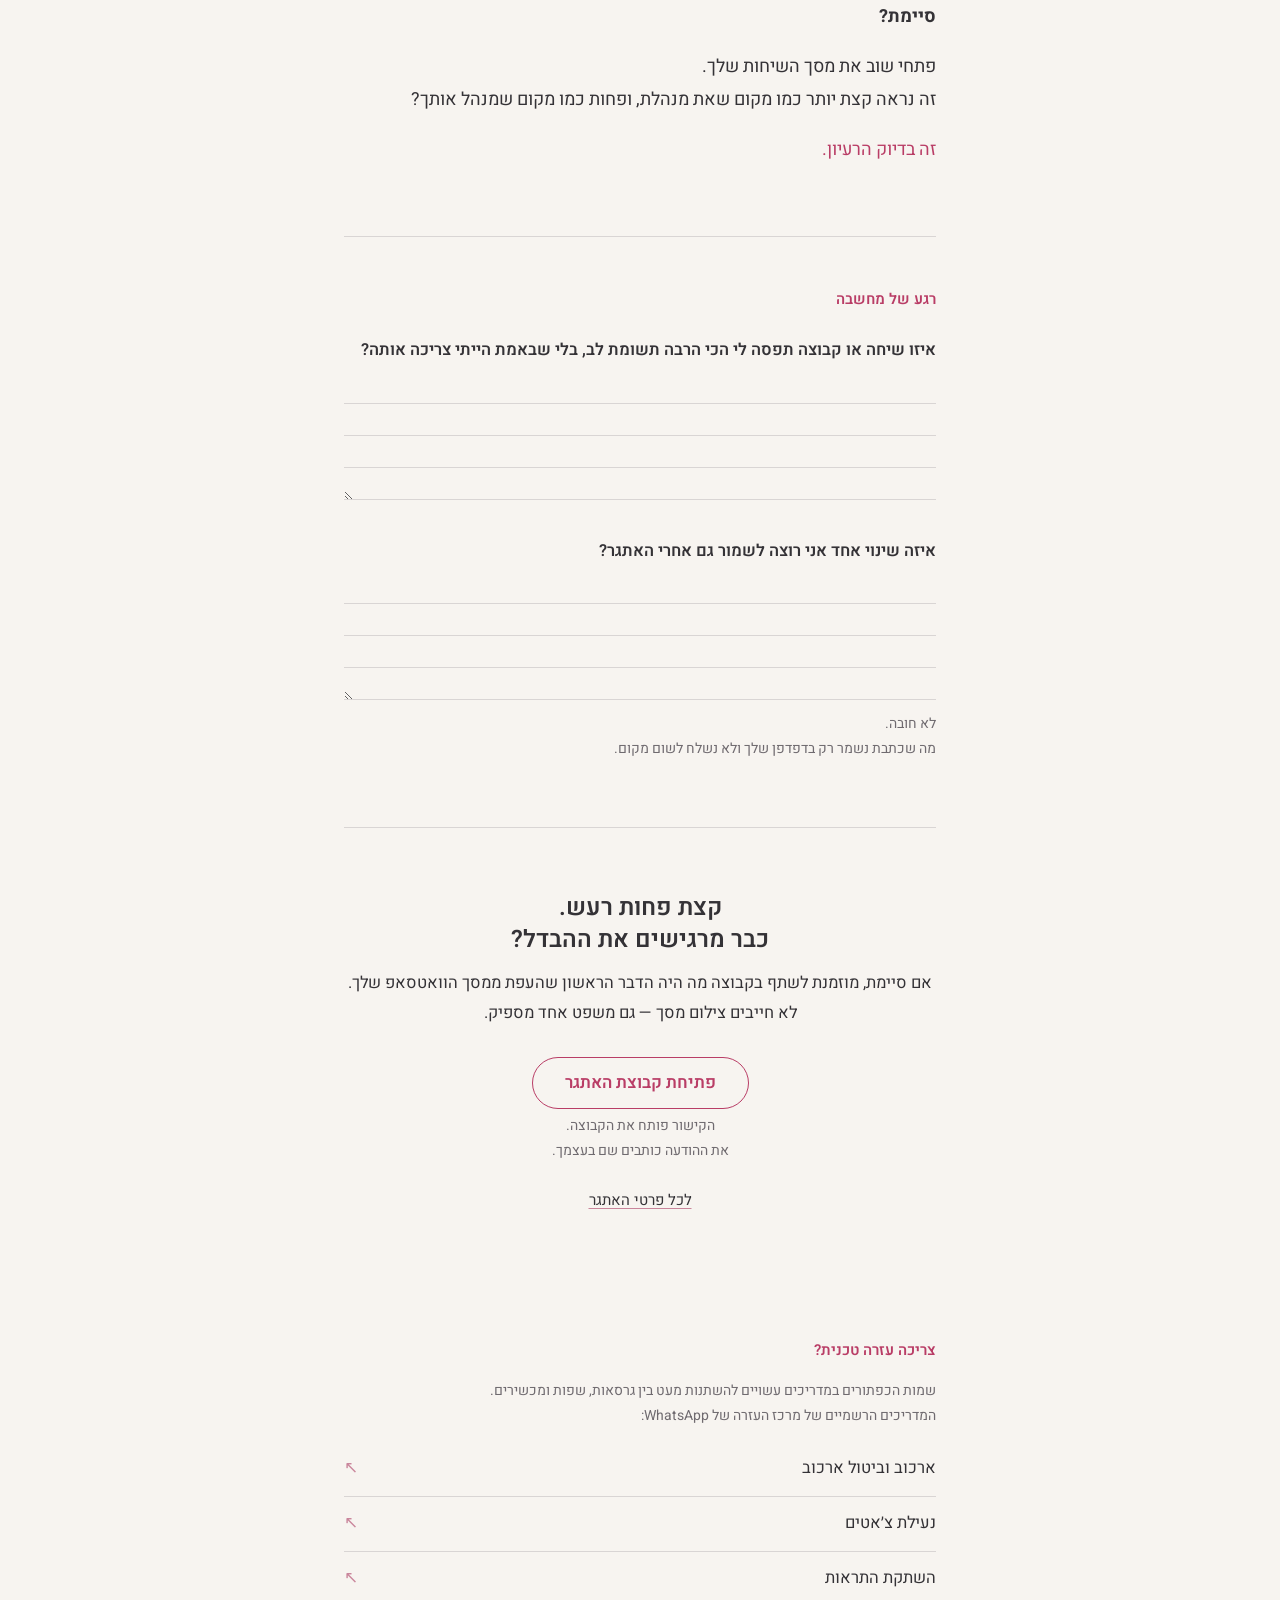
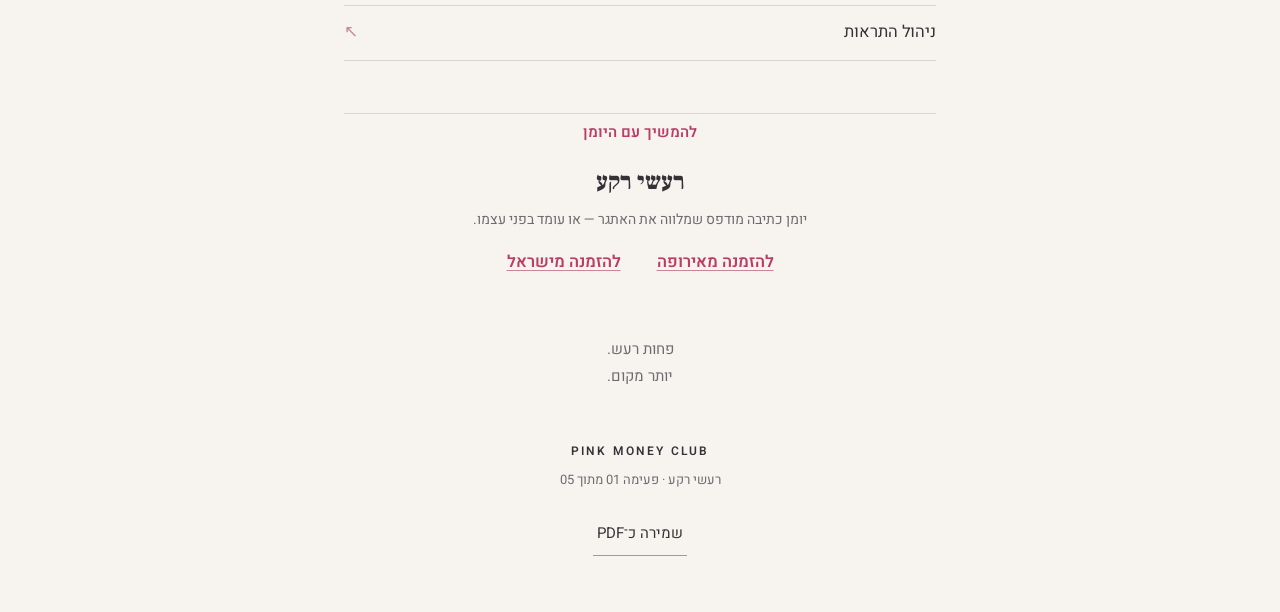
==== commit 21a8710a: "Pulse 01: line breaks after sentences" ====
--- a/pulse-01/index.html
+++ b/pulse-01/index.html
@@ -168,7 +168,7 @@
  <p class="lead">כמה שיחות פתוחות יש לך בוואטסאפ כרגע?<br>וכמה מהן באמת צריכות להיות מול העיניים שלך?</p>
  <p>קבוצות שנשארנו בהן מתוך נימוס, שיחות מלפני שנתיים, הודעות שכבר טופלו — והכול ממשיך לתפוס מקום במסך ולבקש תשומת לב.</p>
  <p><b>היום אנחנו עושות סדר.</b></p>
- <p>לא נעלמות מהעולם, לא מפסיקות לענות לאנשים ולא מוחקות דברים חשובים. פשוט מחליטות מה נשאר מול העיניים, מה עובר הצידה ומה כבר לא צריך להיות שם.</p>
+ <p>לא נעלמות מהעולם, לא מפסיקות לענות לאנשים ולא מוחקות דברים חשובים.<br>פשוט מחליטות מה נשאר מול העיניים, מה עובר הצידה ומה כבר לא צריך להיות שם.</p>
 </section>
 
 <section>
@@ -186,8 +186,8 @@
 <section>
  <h2>כמה זמן זה לוקח?</h2>
  <div class="tracks">
-  <div class="track"><b>מסלול קצר</b><span class="t">20 דקות</span><p>מספיק כדי להרגיש שינוי אמיתי. מתחילות בשיחות ובקבוצות שמייצרות הכי הרבה עומס.</p></div>
-  <div class="track"><b>מסלול יסודי</b><span class="t"><bdi dir="ltr">45–60</bdi> דקות</span><p>למי שרוצה לעבור על יותר שיחות וקבוצות, ולסדר תוויות עסקיות. לא חובה.</p></div>
+  <div class="track"><b>מסלול קצר</b><span class="t">20 דקות</span><p>מספיק כדי להרגיש שינוי אמיתי.<br>מתחילות בשיחות ובקבוצות שמייצרות הכי הרבה עומס.</p></div>
+  <div class="track"><b>מסלול יסודי</b><span class="t"><bdi dir="ltr">45–60</bdi> דקות</span><p>למי שרוצה לעבור על יותר שיחות וקבוצות, ולסדר תוויות עסקיות.<br>לא חובה.</p></div>
  </div>
 </section>
 
@@ -211,7 +211,7 @@
   <h3>לצאת ולמחוק</h3>
   <p class="soft">מה שכבר לא רלוונטי לי.</p>
   <p><b>קבוצות</b> שאין לי סיבה להישאר בהן — יוצאת מהן ומוחקת.<br><b>שיחות ישנות</b> שאין לי צורך בהן או במידע שבתוכן — מוחקת.</p>
-  <p class="note"><b>לפני מחיקה</b> בודקת שאין שם מידע, קבצים או תיעוד שארצה לשמור. אם יש ספק — לא מוחקים.</p>
+  <p class="note"><b>לפני מחיקה</b> בודקת שאין שם מידע, קבצים או תיעוד שארצה לשמור.<br>אם יש ספק — לא מוחקים.</p>
   <div class="guides">
   <details class="guide" id="g-exit">
   <summary>איך יוצאים מקבוצה ומוחקים אותה</summary>
@@ -229,7 +229,7 @@
     <h3>מחיקת שיחה</h3>
     <ol class="how"><li>ברשימת השיחות לוחצים לחיצה ארוכה על השיחה.</li><li>לוחצים על סמל הפח ומאשרים.</li></ol>
    </div>
-   <p class="hl">כשיוצאים מקבוצה, מנהלי הקבוצה רואים שיצאת. מחיקה מוחקת את ההיסטוריה רק אצלך.</p>
+   <p class="hl">כשיוצאים מקבוצה, מנהלי הקבוצה רואים שיצאת.<br>מחיקה מוחקת את ההיסטוריה רק אצלך.</p>
    <button type="button" class="done-btn noprint" data-close>סגירת המדריך</button>
   </div>
  </details>
@@ -244,8 +244,8 @@
   <p class="soft">מה שאני רוצה לבדוק רק ביוזמתי.</p>
   <p>קבוצות ושיחות שלא מעניינות אותי בשוטף, אבל יש בהן מידע שאני רוצה שתהיה לי אפשרות לחפש או לבדוק מדי פעם.</p>
   <p class="ex">למשל: קבוצה שאני נכנסת אליה רק כשאני מחפשת המלצה, מידע מסוים או עדכון בנושא שמעניין אותי.</p>
-  <p>אני לא צריכה לראות אותה במסך הראשי. אני יודעת שהיא שם, וכשארצה — אכנס לבדוק.</p>
-  <p class="note"><b>חשוב:</b> שיחות נעולות הן כלי פרטיות. הן לא מבטיחות שלא יגיעו התראות — רק בלי שם השולח ותוכן ההודעה. לכן בודקות גם את הגדרות ההשתקה.</p>
+  <p>אני לא צריכה לראות אותה במסך הראשי.<br>אני יודעת שהיא שם, וכשארצה — אכנס לבדוק.</p>
+  <p class="note"><b>חשוב:</b> שיחות נעולות הן כלי פרטיות.<br>הן לא מבטיחות שלא יגיעו התראות — רק בלי שם השולח ותוכן ההודעה.<br>לכן בודקות גם את הגדרות ההשתקה.</p>
   <div class="guides">
   <details class="guide" id="g-lock">
   <summary>איך נועלים שיחה ואיך מוצאים אותה אחר כך</summary>
@@ -261,7 +261,7 @@
    </div>
    <h3>מוצאים אחר כך</h3>
    <ol class="how"><li>ברשימת השיחות מושכים לאט את הרשימה כלפי מטה, מהחלק העליון.</li><li>מופיעה התיקייה ״צ׳אטים נעולים״ (<bdi>Locked chats</bdi>) — לוחצים עליה.</li><li>מאשרים את הזהות, והשיחות נפתחות.</li></ol>
-   <p class="note">יש גם אפשרות להסתיר את התיקייה לגמרי עם קוד סודי. לשיטה של הפעימה לא צריך אותה — עדיף שהתיקייה תישאר זמינה כשתרצי לבדוק.</p>
+   <p class="note">יש גם אפשרות להסתיר את התיקייה לגמרי עם קוד סודי.<br>לשיטה של הפעימה לא צריך אותה — עדיף שהתיקייה תישאר זמינה כשתרצי לבדוק.</p>
    <button type="button" class="done-btn noprint" data-close>סגירת המדריך</button>
   </div>
  </details>
@@ -295,7 +295,7 @@
   <div class="ask">
    <p>לכן, בשיטה הזאת, נכנסות ל:</p>
    <p class="path">הגדרות ← צ׳אטים ← השאר צ׳אטים בארכיון</p>
-   <p style="margin:0">ומוודאות שהאפשרות <b>כבויה</b>. כך, כשמגיעה הודעה חדשה לשיחה בארכיון, היא יכולה לחזור לרשימת השיחות הראשית.</p>
+   <p style="margin:0">ומוודאות שהאפשרות <b>כבויה</b>.<br>כך, כשמגיעה הודעה חדשה לשיחה בארכיון, היא יכולה לחזור לרשימת השיחות הראשית.</p>
   </div>
   <div class="guides">
   <details class="guide" id="g-arch">
@@ -322,9 +322,9 @@
   <summary>איך מגדירים ששיחה בארכיון תחזור למסך הראשי עם הודעה חדשה</summary>
   <div class="body">
    <ol class="how"><li>נכנסים ל״הגדרות״ בוואטסאפ.</li><li>בוחרים ״צ׳אטים״ (<bdi>Chats</bdi>).</li><li>מכבים את ״השאר צ׳אטים בארכיון״ (<bdi>Keep chats archived</bdi>).</li></ol>
-   <p><b>כשההגדרה כבויה:</b> הודעה חדשה מחזירה את השיחה מהארכיון לרשימה הראשית. זה מה שאנחנו רוצות בשיטה הזאת.</p>
+   <p><b>כשההגדרה כבויה:</b> הודעה חדשה מחזירה את השיחה מהארכיון לרשימה הראשית.<br>זה מה שאנחנו רוצות בשיטה הזאת.</p>
    <p><b>כשההגדרה מופעלת:</b> שיחות נשארות בארכיון גם אחרי הודעה חדשה, ולרוב בלי התראות רגילות.</p>
-   <p class="hl">ההגדרה חלה על כל הארכיון. אם יש בארכיון שיחות שאת רוצה שיישארו שקטות — העבירי אותן קודם לשיחות נעולות והשתיקי.</p>
+   <p class="hl">ההגדרה חלה על כל הארכיון.<br>אם יש בארכיון שיחות שאת רוצה שיישארו שקטות — העבירי אותן קודם לשיחות נעולות והשתיקי.</p>
    <button type="button" class="done-btn noprint" data-close>סגירת המדריך</button>
   </div>
  </details>
@@ -372,7 +372,7 @@
  </div>
  <div class="done">
   <p><b>סיימת?</b></p>
-  <p>פתחי שוב את מסך השיחות שלך. זה נראה קצת יותר כמו מקום שאת מנהלת, ופחות כמו מקום שמנהל אותך?</p>
+  <p>פתחי שוב את מסך השיחות שלך.<br>זה נראה קצת יותר כמו מקום שאת מנהלת, ופחות כמו מקום שמנהל אותך?</p>
   <p>זה בדיוק הרעיון.</p>
  </div>
 </section>
@@ -383,22 +383,22 @@
  <textarea id="r1" data-r></textarea>
  <label class="q" for="r2">איזה שינוי אחד אני רוצה לשמור גם אחרי האתגר?</label>
  <textarea id="r2" data-r></textarea>
- <p class="small noprint">לא חובה. מה שכתבת נשמר רק בדפדפן שלך ולא נשלח לשום מקום.</p>
+ <p class="small noprint">לא חובה.<br>מה שכתבת נשמר רק בדפדפן שלך ולא נשלח לשום מקום.</p>
 </section>
 
 <section style="border:0">
  <div class="share">
-  <h3>קצת פחות רעש. כבר מרגישים את ההבדל?</h3>
-  <p>אם סיימת, מוזמנת לשתף בקבוצה מה היה הדבר הראשון שהעפת ממסך הוואטסאפ שלך. לא חייבים צילום מסך — גם משפט אחד מספיק.</p>
+  <h3>קצת פחות רעש.<br>כבר מרגישים את ההבדל?</h3>
+  <p>אם סיימת, מוזמנת לשתף בקבוצה מה היה הדבר הראשון שהעפת ממסך הוואטסאפ שלך.<br>לא חייבים צילום מסך — גם משפט אחד מספיק.</p>
   <a class="btn" href="https://chat.whatsapp.com/ETWvSEqu0lyBO2JsaCfOIj?s=cl&amp;p=i&amp;mlu=4&amp;ilr=4&amp;iam=2" target="_blank" rel="noopener">פתיחת קבוצת האתגר</a>
-  <p class="small">הקישור פותח את הקבוצה. את ההודעה כותבים שם בעצמך.</p>
+  <p class="small">הקישור פותח את הקבוצה.<br>את ההודעה כותבים שם בעצמך.</p>
   <a class="sec" href="https://dina-ro.github.io/raashei-reka/" target="_blank" rel="noopener">לכל פרטי האתגר</a>
  </div>
 </section>
 
 <section>
  <h2>צריכה עזרה טכנית?</h2>
- <p class="small">שמות הכפתורים במדריכים עשויים להשתנות מעט בין גרסאות, שפות ומכשירים. המדריכים הרשמיים של מרכז העזרה של WhatsApp:</p>
+ <p class="small">שמות הכפתורים במדריכים עשויים להשתנות מעט בין גרסאות, שפות ומכשירים.<br>המדריכים הרשמיים של מרכז העזרה של WhatsApp:</p>
  <ul class="help">
   <li><a href="https://faq.whatsapp.com/1426887324388733/" target="_blank" rel="noopener">ארכוב וביטול ארכוב<span class="u">faq.whatsapp.com/1426887324388733</span></a></li>
   <li><a href="https://faq.whatsapp.com/764072925284841/" target="_blank" rel="noopener">נעילת צ׳אטים<span class="u">faq.whatsapp.com/764072925284841</span></a></li>
@@ -417,7 +417,7 @@
  </ul>
 </section>
 
-<p class="margin">פחות רעש. יותר מקום.</p>
+<p class="margin">פחות רעש.<br>יותר מקום.</p>
 </main>
 
 <footer>
@@ -429,19 +429,19 @@
 <script>
 {
 const faq=[
- ["מה ההבדל בין מחיקה, שיחה נעולה וארכיון?","מחיקה מסירה את השיחה מההיסטוריה שלך. שיחה נעולה עוברת לתיקייה מוגנת שנכנסים אליה רק ביוזמה. ארכיון מוציא שיחה מהמסך הראשי — ובשיטה שלנו, היא חוזרת כשמגיעה הודעה חדשה."],
- ["איך אדע לאן שייכת כל שיחה?","לפי כלל האצבע: לא רלוונטי — יוצאת ומוחקת. רוצה לבדוק רק כשאני מחליטה — שיחות נעולות. סיימתי לטפל אבל רוצה לראות הודעה חדשה — ארכיון. עדיין דורש טיפול — נשאר במסך הראשי."],
- ["למה לכבות את ״השאר צ׳אטים בארכיון״?","כי הארכיון בשיטה הזאת מיועד לשיחות שסיימת לטפל בהן אבל רוצה לדעת כשמשהו חדש קורה בהן. כשההגדרה כבויה, הודעה חדשה מחזירה את השיחה למסך הראשי."],
- ["יש לי בארכיון שיחות שאני רוצה שיישארו שקטות. מה עושים?","לפני שמכבות את ההגדרה, מעבירות אותן לשיחות נעולות ומשתיקות. ההגדרה חלה על כל הארכיון, אז שיחות שקטות שייכות לשיחות הנעולות."],
- ["שיחה נעולה עדיין שולחת התראות?","היא עשויה לשלוח, בלי שם השולח ובלי תוכן ההודעה. לכן שיחה שבודקים רק ביוזמה — גם משתיקים."],
+ ["מה ההבדל בין מחיקה, שיחה נעולה וארכיון?","מחיקה מסירה את השיחה מההיסטוריה שלך.<br>שיחה נעולה עוברת לתיקייה מוגנת שנכנסים אליה רק ביוזמה.<br>ארכיון מוציא שיחה מהמסך הראשי — ובשיטה שלנו, היא חוזרת כשמגיעה הודעה חדשה."],
+ ["איך אדע לאן שייכת כל שיחה?","לפי כלל האצבע: לא רלוונטי — יוצאת ומוחקת.<br>רוצה לבדוק רק כשאני מחליטה — שיחות נעולות.<br>סיימתי לטפל אבל רוצה לראות הודעה חדשה — ארכיון.<br>עדיין דורש טיפול — נשאר במסך הראשי."],
+ ["למה לכבות את ״השאר צ׳אטים בארכיון״?","כי הארכיון בשיטה הזאת מיועד לשיחות שסיימת לטפל בהן אבל רוצה לדעת כשמשהו חדש קורה בהן.<br>כשההגדרה כבויה, הודעה חדשה מחזירה את השיחה למסך הראשי."],
+ ["יש לי בארכיון שיחות שאני רוצה שיישארו שקטות.<br>מה עושים?","לפני שמכבות את ההגדרה, מעבירות אותן לשיחות נעולות ומשתיקות.<br>ההגדרה חלה על כל הארכיון, אז שיחות שקטות שייכות לשיחות הנעולות."],
+ ["שיחה נעולה עדיין שולחת התראות?","היא עשויה לשלוח, בלי שם השולח ובלי תוכן ההודעה.<br>לכן שיחה שבודקים רק ביוזמה — גם משתיקים."],
  ["איפה אני מוצאת את השיחות הנעולות?","מושכים לאט את רשימת השיחות כלפי מטה מהחלק העליון, ונכנסים לתיקייה ״צ׳אטים נעולים״."],
- ["אם השתקתי שיחה, עדיין אוכל לקרוא?","כן. ההודעות ממשיכות להגיע. השתקה משנה רק את ההתראה."],
- ["אנשים יודעים מה עשיתי?","נעילה, השתקה וארכוב לא שולחים לאף אחד הודעה. כשיוצאים מקבוצה, מנהלי הקבוצה רואים שיצאת."],
- ["מה עושים עם קבוצות משפחה שלא רוצים לעזוב?","לא חייבים לעזוב. אם הקבוצה דורשת ממך מעקב — היא נשארת במסך הראשי. אם את רוצה להציץ בה רק כשמתאים לך — שיחות נעולות, עם השתקה."],
- ["אני משתמשת בוואטסאפ לעבודה. מה עובר לארכיון?","רק שיחות שסיימת לטפל בהן. שיחות שמחכות לתשובה או לטיפול נשארות במסך הראשי, ואפשר לסדר אותן בתוויות."],
- ["מה אם יש לי אלפי שיחות?","לא צריך לעבור על כולן היום. מתחילות בשיחות ובקבוצות הבולטות והעמוסות ביותר, ומקדישות למשימה 20 דקות."],
- ["מחקתי שיחה בטעות. אפשר להחזיר?","לא תמיד. לפעמים אפשר לשחזר מגיבוי מתאים, אבל זה לא מובטח ועלול לעלות באובדן הודעות חדשות יותר. לכן בודקות לפני שמוחקות."],
- ["מה אם אני לא רוצה למחוק שום דבר?","זה בסדר. אפשר להתחיל בשיחות נעולות ובארכיון. המטרה היא להוריד עומס, לא להוכיח כמה מחקת."]
+ ["אם השתקתי שיחה, עדיין אוכל לקרוא?","כן.<br>ההודעות ממשיכות להגיע.<br>השתקה משנה רק את ההתראה."],
+ ["אנשים יודעים מה עשיתי?","נעילה, השתקה וארכוב לא שולחים לאף אחד הודעה.<br>כשיוצאים מקבוצה, מנהלי הקבוצה רואים שיצאת."],
+ ["מה עושים עם קבוצות משפחה שלא רוצים לעזוב?","לא חייבים לעזוב.<br>אם הקבוצה דורשת ממך מעקב — היא נשארת במסך הראשי.<br>אם את רוצה להציץ בה רק כשמתאים לך — שיחות נעולות, עם השתקה."],
+ ["אני משתמשת בוואטסאפ לעבודה.<br>מה עובר לארכיון?","רק שיחות שסיימת לטפל בהן.<br>שיחות שמחכות לתשובה או לטיפול נשארות במסך הראשי, ואפשר לסדר אותן בתוויות."],
+ ["מה אם יש לי אלפי שיחות?","לא צריך לעבור על כולן היום.<br>מתחילות בשיחות ובקבוצות הבולטות והעמוסות ביותר, ומקדישות למשימה 20 דקות."],
+ ["מחקתי שיחה בטעות.<br>אפשר להחזיר?","לא תמיד.<br>לפעמים אפשר לשחזר מגיבוי מתאים, אבל זה לא מובטח ועלול לעלות באובדן הודעות חדשות יותר.<br>לכן בודקות לפני שמוחקות."],
+ ["מה אם אני לא רוצה למחוק שום דבר?","זה בסדר.<br>אפשר להתחיל בשיחות נעולות ובארכיון.<br>המטרה היא להוריד עומס, לא להוכיח כמה מחקת."]
 ];
 document.getElementById('faq').innerHTML=faq.map(([q,a])=>`<details><summary>${q}</summary><div class="body"><p style="margin:0">${a}</p></div></details>`).join('');
 
